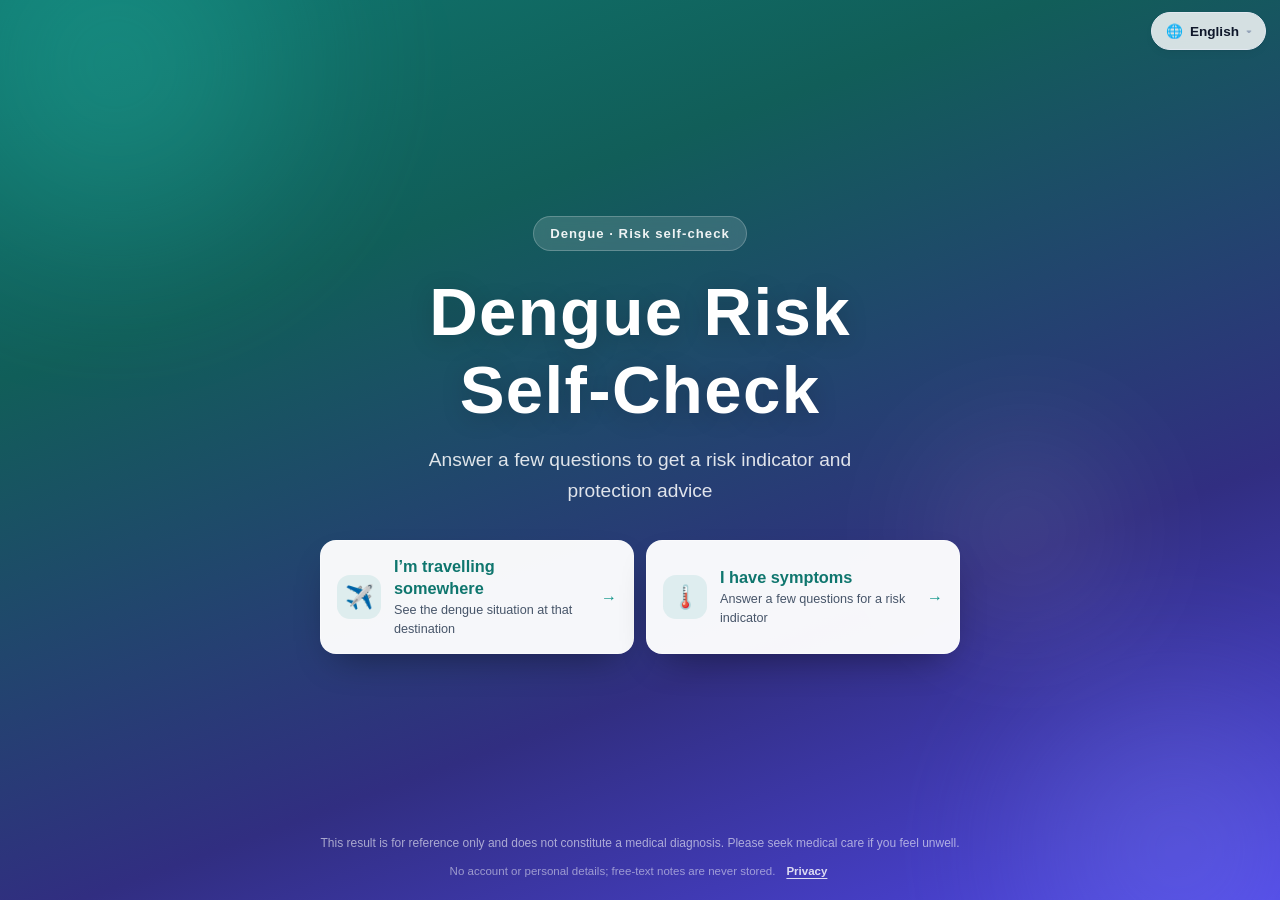
==== service/static/index.html @ 4bbd23d7 "Translate source comments to English The repository is read by people who do not read Chinese. Aroun" ====
<!DOCTYPE html>
<html lang="zh-CN">
<head>
  <meta charset="UTF-8" />
  <meta name="viewport" content="width=device-width, initial-scale=1, viewport-fit=cover" />
  <title>登革热风险自测</title>
  <meta name="description" content="回答症状与病史问题，获得登革热风险参考评分与防护建议。结果仅供参考，不构成医疗诊断。" />
  <meta name="theme-color" content="#0f766e" />
  <link rel="icon" href="data:," />
  <link rel="stylesheet" href="./style.css" />
</head>
<body>
  <!-- Language switcher (fixed to the top right, shared by every view) -->
  <div id="lang-switcher" class="lang-switcher">
    <button id="lang-toggle" class="lang-toggle" type="button"
            aria-haspopup="listbox" aria-expanded="false" aria-label="选择语言">
      <span class="lang-globe" aria-hidden="true">🌐</span>
      <span id="lang-current" class="lang-current">简体中文</span>
      <span class="lang-caret" aria-hidden="true">▾</span>
    </button>
    <ul id="lang-menu" class="lang-menu" role="listbox" aria-label="选择语言" hidden>
      <li><button class="lang-option" type="button" role="option" data-lang="zh-CN" aria-selected="true">简体中文</button></li>
      <li><button class="lang-option" type="button" role="option" data-lang="zh-TW" aria-selected="false">繁體中文</button></li>
      <li><button class="lang-option" type="button" role="option" data-lang="en" aria-selected="false">English</button></li>
      <li><button class="lang-option" type="button" role="option" data-lang="es" aria-selected="false">Español</button></li>
      <li><button class="lang-option" type="button" role="option" data-lang="pt" aria-selected="false">Português</button></li>
    </ul>
  </div>

  <main id="app">

    <!-- ① Hero view -->
    <section id="view-hero" class="view hero-view">
      <div class="hero-orbs" aria-hidden="true">
        <span class="orb orb-a"></span>
        <span class="orb orb-b"></span>
        <span class="orb orb-c"></span>
      </div>
      <div class="hero">
        <div class="hero-badge" id="hero-badge">登革热 · 风险自评</div>
        <h1 class="hero-title" id="hero-title">登革热<br />风险自测</h1>
        <p class="hero-subtitle" id="hero-subtitle">回答症状与病史问题，获得风险参考与防护建议</p>

        <!-- Two entry points: check a destination before travel / self-assess symptoms (two intents, deliberately kept apart) -->
        <div class="hero-actions">
          <button id="btn-destination" class="hero-cta" type="button">
            <span class="hero-cta-icon" aria-hidden="true">✈️</span>
            <span class="hero-cta-body">
              <span class="hero-cta-title" id="btn-destination-title">我要去某个地方</span>
              <span class="hero-cta-desc" id="btn-destination-desc">查看目的地的登革热情况</span>
            </span>
            <span class="btn-arrow" aria-hidden="true">→</span>
          </button>
          <button id="btn-start" class="hero-cta" type="button">
            <span class="hero-cta-icon" aria-hidden="true">🌡️</span>
            <span class="hero-cta-body">
              <span class="hero-cta-title" id="btn-start-text">我有症状</span>
              <span class="hero-cta-desc" id="btn-start-desc">回答几个问题，获得风险参考</span>
            </span>
            <span class="btn-arrow" aria-hidden="true">→</span>
          </button>
        </div>
      </div>

      <!-- Footer small print: disclaimer + privacy note -->
      <div class="hero-foot">
        <p class="hero-disclaimer" id="hero-disclaimer">本结果仅供参考，不构成医疗诊断。如有不适请及时就医。</p>
        <p class="hero-privacy">
          <span id="hero-privacy-text">无需注册，不收集个人信息；补充说明不会被保存。</span>
          <button id="btn-privacy" class="link-btn" type="button">隐私说明</button>
        </p>
      </div>
    </section>

    <!-- ② Wizard view (step-by-step questionnaire) -->
    <section id="view-wizard" class="view" hidden>
      <div class="shell">
        <header class="wizard-header">
          <div class="wizard-meta">
            <span class="wizard-brand" id="wizard-brand">🦟 登革热风险自测</span>
            <span id="step-counter" class="step-counter">第 1 步 / 共 7 步</span>
          </div>
          <div class="progress" role="progressbar" aria-label="问卷进度"
               aria-valuemin="1" aria-valuemax="7" aria-valuenow="1">
            <div class="progress-track"><div id="progress-fill" class="progress-fill"></div></div>
            <div id="progress-steps" class="progress-steps" aria-hidden="true"></div>
          </div>
        </header>

        <!-- Interview mode toggle: smart interview (adaptive) / full questionnaire -->
        <div id="mode-toggle" class="mode-toggle" role="group" aria-label="选择问诊方式">
          <button id="mode-adaptive" class="mode-btn" type="button" aria-pressed="true">智能问诊（推荐）</button>
          <button id="mode-classic" class="mode-btn" type="button" aria-pressed="false">完整问卷</button>
        </div>

        <div id="wizard-panel" class="wizard-panel card"><!-- Step content is rendered by app.js --></div>

        <p id="wizard-hint" class="wizard-hint" role="alert" hidden></p>

        <div class="wizard-nav">
          <button id="btn-prev" class="btn btn-secondary" type="button">上一步</button>
          <button id="btn-next" class="btn btn-primary" type="button">下一步</button>
        </div>
      </div>
    </section>

    <!-- ③ Loading view -->
    <section id="view-loading" class="view" hidden>
      <div class="loading-wrap">
        <div class="pulse" aria-hidden="true">
          <span class="pulse-ring r1"></span>
          <span class="pulse-ring r2"></span>
          <span class="pulse-ring r3"></span>
          <span class="pulse-core">🦟</span>
        </div>
        <p id="loading-text" class="loading-text" aria-live="polite">正在整理你的作答…</p>
        <p class="loading-sub" id="loading-sub">请稍候，通常不超过 10 秒</p>
      </div>
    </section>

    <!-- ④ Result view -->
    <section id="view-result" class="view" hidden>
      <div class="shell result-shell">
        <header class="result-header">
          <h2 class="result-title" id="result-title">评估结果</h2>
          <p class="result-sub" id="result-sub">基于你提供的症状与病史生成</p>
        </header>

        <!-- WHO warning signs notice (rule-based, independent of the model score) -->
        <div id="warning-banner" class="warning-banner" role="alert" hidden>
          <span class="warning-icon" aria-hidden="true">⚠️</span>
          <div class="warning-body">
            <strong id="warning-title" class="warning-title"></strong>
            <p id="warning-text" class="warning-text"></p>
          </div>
        </div>

        <div class="card gauge-card">
          <div class="gauges">
            <!-- Primary gauge: dengue likelihood (model A) -- expands to show the contributions -->
            <button class="gauge-wrap gauge-primary" id="gauge-dengue" type="button"
                    aria-expanded="false" aria-controls="explain-dengue">
              <svg class="gauge" viewBox="0 0 220 220" aria-hidden="true" focusable="false">
                <circle class="gauge-track" cx="110" cy="110" r="92" />
                <circle id="arc-dengue" class="gauge-arc" cx="110" cy="110" r="92" />
              </svg>
              <span class="gauge-center">
                <span id="score-dengue" class="gauge-score">0</span>
                <span class="gauge-unit" id="label-dengue">登革热可能性</span>
                <span id="badge-dengue" class="level-badge">—</span>
              </span>
              <span class="gauge-why">
                <span class="why-text" id="why-dengue">为什么是这个分数？</span>
                <span class="why-caret" aria-hidden="true">▾</span>
              </span>
            </button>

            <!-- Secondary gauge: severe-disease risk (model B2) -- expands to show the contributions -->
            <button class="gauge-wrap gauge-secondary" id="gauge-severe" type="button"
                    aria-expanded="false" aria-controls="explain-severe">
              <svg class="gauge" viewBox="0 0 220 220" aria-hidden="true" focusable="false">
                <circle class="gauge-track" cx="110" cy="110" r="92" />
                <circle id="arc-severe" class="gauge-arc" cx="110" cy="110" r="92" />
              </svg>
              <span class="gauge-center">
                <span id="score-severe" class="gauge-score">0</span>
                <span class="gauge-unit" id="label-severe">重症风险</span>
                <span id="badge-severe" class="level-badge">—</span>
              </span>
              <span class="gauge-why">
                <span class="why-text" id="why-severe">为什么是这个分数？</span>
                <span class="why-caret" aria-hidden="true">▾</span>
              </span>
            </button>
          </div>

          <!-- Contribution panels (content rendered by app.js) -->
          <div id="explain-dengue" class="explain-panel" hidden></div>
          <div id="explain-severe" class="explain-panel" hidden></div>

          <!-- Third metric: risk of worsening (model B), shown as a bar -->
          <div class="bar-metric" id="metric-worsening">
            <button class="bar-head" id="btn-explain-worsening" type="button"
                    aria-expanded="false" aria-controls="explain-worsening">
              <span class="bar-label" id="label-worsening">病情加重风险</span>
              <span class="bar-value"><span id="score-worsening">0</span>
                <span id="badge-worsening" class="level-badge level-inline">—</span>
                <span class="why-caret" aria-hidden="true">▾</span></span>
            </button>
            <div class="bar-track"><div id="bar-worsening" class="bar-fill"></div></div>
          </div>
          <div id="explain-worsening" class="explain-panel" hidden></div>

          <p id="result-summary" class="result-summary"></p>
          <p id="model-note" class="model-note"></p>
          <p id="epi-week-line" class="epi-week"></p>
        </div>

        <!-- Epidemiological exposure context (rule-based, deliberately not a gauge) -->
        <div id="exposure-chip" class="exposure-chip" hidden>
          <span class="exposure-mark" aria-hidden="true">📍</span>
          <div class="exposure-body">
            <p class="exposure-line">
              <span class="exposure-label" id="exposure-label">周围暴露情况</span>
              <span class="exposure-level" id="exposure-level">—</span>
            </p>
            <p class="exposure-factors" id="exposure-factors"></p>
            <p class="exposure-caption" id="exposure-caption"></p>
          </div>
        </div>

        <!-- Travel context: comes from the destination lookup, deliberately labelled "not part of the score" -->
        <div id="travel-context" class="travel-card" hidden>
          <span class="travel-mark" aria-hidden="true">✈️</span>
          <div class="travel-body">
            <p class="travel-line">
              <span class="travel-label" id="travel-label">旅行背景</span>
              <span class="travel-level" id="travel-level"></span>
            </p>
            <p class="travel-place" id="travel-place"></p>
            <p class="travel-season" id="travel-season" hidden></p>
            <p class="travel-caption" id="travel-caption"></p>
          </div>
        </div>
        <p class="travel-offer" id="travel-offer" hidden>
          <span id="travel-offer-text"></span>
          <button id="btn-travel-offer" class="link-btn" type="button"></button>
        </p>

        <div id="advice-cards" class="advice-grid"><!-- Advice cards are rendered by app.js --></div>

        <!-- AI follow-up chat -->
        <section class="card chat-card" id="chat-card">
          <header class="chat-head">
            <span class="chat-icon" aria-hidden="true">💬</span>
            <div class="chat-headings">
              <h3 class="chat-title" id="chat-title">追问一下</h3>
              <p class="chat-sub" id="chat-sub">针对上面的结果提问，AI 助手会用你选择的语言回答</p>
            </div>
          </header>

          <div class="chat-chips" id="chat-chips"></div>

          <div class="chat-log" id="chat-log" role="log" aria-live="polite" aria-label="对话记录">
            <p class="chat-empty" id="chat-empty">先从下面挑一个问题，或者直接输入你的问题。</p>
          </div>

          <form class="chat-form" id="chat-form">
            <label class="sr-only" for="chat-input" id="chat-input-label">你的问题</label>
            <textarea id="chat-input" class="chat-input" rows="1" maxlength="500"
                      placeholder="输入你的问题…"></textarea>
            <button id="chat-send" class="btn btn-primary chat-send" type="submit">发送</button>
          </form>

          <div class="chat-foot">
            <span class="chat-counter" id="chat-counter">0 / 500</span>
            <span class="chat-note" id="chat-note"></span>
            <button id="btn-privacy-chat" class="link-btn" type="button">隐私说明</button>
          </div>
        </section>

        <div class="result-actions">
          <button id="btn-restart" class="btn btn-primary" type="button">重新评估</button>
          <button id="btn-home" class="btn btn-secondary" type="button">返回首页</button>
        </div>
      </div>
      <div id="disclaimer-bar" class="disclaimer-bar">本结果仅供参考，不构成医疗诊断。如有不适请及时就医。</div>
    </section>

    <!-- ⑤ Destination view (check a destination before travel; deliberately shows no risk score) -->
    <section id="view-destination" class="view" hidden>
      <div class="shell dest-shell">
        <header class="dest-header">
          <button id="btn-dest-back" class="back-btn" type="button">
            <span class="back-arrow" aria-hidden="true">←</span>
            <span id="btn-dest-back-text">返回</span>
          </button>
          <h2 class="dest-title" id="dest-title" tabindex="-1">目的地登革热情况</h2>
          <p class="dest-sub" id="dest-sub"></p>
        </header>

        <form class="dest-form card" id="dest-form" novalidate>
          <label class="field-label" for="dest-input" id="dest-input-label">目的地</label>
          <div class="dest-input-row">
            <input id="dest-input" class="dest-input" type="text" name="location"
                   maxlength="120" autocomplete="off" spellcheck="false" />
            <button id="dest-submit" class="btn btn-primary dest-submit" type="submit">查询</button>
          </div>
          <p class="dest-hint" id="dest-hint" role="alert" hidden></p>
          <p class="dest-examples-label" id="dest-examples-label"></p>
          <div class="dest-chips" id="dest-chips"></div>
        </form>

        <div class="dest-loading" id="dest-loading" hidden>
          <div class="pulse" aria-hidden="true">
            <span class="pulse-ring r1"></span>
            <span class="pulse-ring r2"></span>
            <span class="pulse-ring r3"></span>
            <span class="pulse-core">🌍</span>
          </div>
          <p id="dest-loading-text" class="loading-text" aria-live="polite"></p>
          <p id="dest-loading-sub" class="loading-sub"></p>
        </div>

        <div class="dest-error" id="dest-error" role="alert" hidden>
          <span class="dest-error-icon" aria-hidden="true">⚠️</span>
          <p class="dest-error-text" id="dest-error-text"></p>
          <button id="dest-retry" class="btn btn-secondary dest-retry" type="button">重试</button>
        </div>

        <div class="dest-results" id="dest-results" hidden><!-- Results are rendered by app.js --></div>

        <p class="dest-cross">
          <button id="btn-dest-to-symptoms" class="link-btn" type="button"></button>
        </p>
      </div>
      <div id="dest-disclaimer-bar" class="disclaimer-bar">本结果仅供参考，不构成医疗诊断。如有不适请及时就医。</div>
    </section>

  </main>

  <!-- Error overlay -->
  <div id="error-overlay" class="overlay" hidden>
    <div class="overlay-backdrop" aria-hidden="true"></div>
    <div class="overlay-card card" role="alertdialog" aria-modal="true" aria-labelledby="error-title" aria-describedby="error-detail">
      <div class="overlay-icon" aria-hidden="true">⚠️</div>
      <h3 id="error-title" class="overlay-title">评估失败</h3>
      <p id="error-detail" class="error-detail"></p>
      <div class="overlay-actions">
        <button id="btn-retry" class="btn btn-primary" type="button">重试</button>
        <button id="btn-error-close" class="btn btn-secondary" type="button">返回修改</button>
      </div>
    </div>
  </div>

  <!-- Privacy note overlay -->
  <div id="privacy-overlay" class="overlay" hidden>
    <div class="overlay-backdrop" aria-hidden="true"></div>
    <div class="overlay-card card privacy-card" role="dialog" aria-modal="true"
         aria-labelledby="privacy-title" aria-describedby="privacy-intro">
      <div class="overlay-icon" aria-hidden="true">🔒</div>
      <h3 id="privacy-title" class="overlay-title">隐私说明</h3>
      <p id="privacy-intro" class="privacy-intro"></p>
      <ul id="privacy-list" class="privacy-list"></ul>
      <p id="privacy-foot" class="privacy-foot"></p>
      <div class="overlay-actions">
        <button id="btn-privacy-close" class="btn btn-primary" type="button">知道了</button>
      </div>
    </div>
  </div>

  <script src="./app.js" defer></script>
</body>
</html>
---- service/static/style.css ----
/* =========================================================
   Epidemic infection risk self-assessment -- stylesheet
   Pure CSS, zero external dependencies, system font stack
   ========================================================= */

/* ---------- Design Tokens ---------- */
:root {
  /* Brand colors */
  --teal-700: #0f766e;
  --teal-600: #0d9488;
  --indigo-600: #4f46e5;
  --brand-grad: linear-gradient(135deg, #0f766e 0%, #0d9488 38%, #4f46e5 100%);
  --hero-grad: linear-gradient(160deg, #0f766e 0%, #115e59 28%, #312e81 68%, #4f46e5 100%);

  /* Neutrals (light mode) */
  --bg: #f3f6fa;
  --surface: #ffffff;
  --surface-2: #f8fafc;
  --text: #0f172a;
  --text-2: #475569;
  --text-3: #94a3b8;
  --border: #e2e8f0;
  --border-strong: #cbd5e1;

  /* Accent colors */
  --accent: #0d9488;
  --accent-ink: #0f766e;
  --accent-soft: rgba(13, 148, 136, 0.09);
  --ring: rgba(13, 148, 136, 0.45);

  /* Semantic colors */
  --green: #10b981;
  --amber: #f59e0b;
  --red: #ef4444;
  --red-soft: rgba(239, 68, 68, 0.08);

  /* Result band (medium by default; JS swaps the level-* class to override) */
  --level-color: var(--amber);

  /* Shape and shadow */
  --radius: 16px;
  --radius-lg: 24px;
  --shadow-sm: 0 1px 2px rgba(15, 23, 42, 0.05), 0 4px 12px -4px rgba(15, 23, 42, 0.08);
  --shadow-md: 0 1px 2px rgba(15, 23, 42, 0.04), 0 10px 28px -10px rgba(15, 23, 42, 0.14);
  --shadow-lg: 0 2px 4px rgba(15, 23, 42, 0.05), 0 20px 48px -16px rgba(15, 23, 42, 0.2);
  --bar-bg: rgba(255, 255, 255, 0.82);

  --font-stack: -apple-system, BlinkMacSystemFont, "Segoe UI", "PingFang SC",
    "Hiragino Sans GB", "Microsoft YaHei", "Noto Sans CJK SC", "Helvetica Neue",
    Arial, sans-serif;
}

@media (prefers-color-scheme: dark) {
  :root {
    --hero-grad: linear-gradient(160deg, #134e4a 0%, #0c3f3b 28%, #1e1b4b 68%, #3730a3 100%);

    --bg: #0b1120;
    --surface: #141d31;
    --surface-2: #1a2440;
    --text: #e7edf7;
    --text-2: #a8b5ca;
    --text-3: #6b7a94;
    --border: #24334f;
    --border-strong: #33456a;

    --accent: #2dd4bf;
    --accent-ink: #5eead4;
    --accent-soft: rgba(45, 212, 191, 0.12);
    --ring: rgba(45, 212, 191, 0.5);

    --green: #34d399;
    --amber: #fbbf24;
    --red: #f87171;
    --red-soft: rgba(248, 113, 113, 0.12);

    --shadow-sm: 0 1px 2px rgba(0, 0, 0, 0.35), 0 4px 12px -4px rgba(0, 0, 0, 0.4);
    --shadow-md: 0 1px 2px rgba(0, 0, 0, 0.35), 0 12px 30px -10px rgba(0, 0, 0, 0.55);
    --shadow-lg: 0 2px 4px rgba(0, 0, 0, 0.4), 0 22px 52px -16px rgba(0, 0, 0, 0.65);
    --bar-bg: rgba(11, 17, 32, 0.82);
  }
}

/* ---------- Reset & base ---------- */
*,
*::before,
*::after {
  box-sizing: border-box;
  margin: 0;
  padding: 0;
}

html {
  overflow-x: hidden;
  -webkit-text-size-adjust: 100%;
}

body {
  overflow-x: hidden;
  min-height: 100dvh;
  background: var(--bg);
  color: var(--text);
  font-family: var(--font-stack);
  font-size: 16px;
  line-height: 1.6;
  -webkit-font-smoothing: antialiased;
}

[hidden] {
  display: none !important;
}

button {
  font-family: inherit;
}

ul,
ol {
  list-style: none;
}

:focus-visible {
  outline: 3px solid var(--ring);
  outline-offset: 2px;
  border-radius: 6px;
}

/* ---------- View switching ---------- */
.view {
  animation: view-in 0.45s cubic-bezier(0.22, 1, 0.36, 1) both;
}

@keyframes view-in {
  from {
    opacity: 0;
    transform: translateY(14px);
  }
  to {
    opacity: 1;
    transform: none;
  }
}

.shell {
  width: 100%;
  max-width: 720px;
  margin: 0 auto;
  /* Top padding keeps clear of the fixed language switcher */
  padding: 68px 20px 48px;
}

/* ---------- Language switcher ---------- */
.lang-switcher {
  position: fixed;
  top: calc(12px + env(safe-area-inset-top));
  right: calc(14px + env(safe-area-inset-right));
  z-index: 200;
}

.lang-toggle {
  display: inline-flex;
  align-items: center;
  gap: 7px;
  min-height: 38px;
  padding: 0 14px;
  border: 1px solid var(--border);
  border-radius: 999px;
  font-size: 0.85rem;
  font-weight: 600;
  color: var(--text);
  background: var(--bar-bg);
  backdrop-filter: blur(12px);
  -webkit-backdrop-filter: blur(12px);
  box-shadow: var(--shadow-sm);
  cursor: pointer;
  transition: border-color 0.2s ease, box-shadow 0.2s ease, transform 0.15s ease;
  -webkit-tap-highlight-color: transparent;
  touch-action: manipulation;
}

.lang-toggle:hover {
  border-color: var(--accent);
  box-shadow: var(--shadow-md);
}

.lang-toggle:active {
  transform: scale(0.96);
}

.lang-caret {
  font-size: 0.68rem;
  color: var(--text-3);
  transition: transform 0.2s ease;
}

.lang-switcher.is-open .lang-caret,
.lang-toggle[aria-expanded="true"] .lang-caret {
  transform: rotate(180deg);
}

.lang-menu {
  position: absolute;
  top: calc(100% + 8px);
  right: 0;
  min-width: 172px;
  padding: 6px;
  background: var(--surface);
  border: 1px solid var(--border);
  border-radius: var(--radius);
  box-shadow: var(--shadow-lg);
  animation: pop-in 0.22s cubic-bezier(0.22, 1, 0.36, 1) both;
}

.lang-option {
  display: flex;
  align-items: center;
  justify-content: space-between;
  gap: 10px;
  width: 100%;
  min-height: 42px;
  padding: 0 12px;
  border: none;
  border-radius: 10px;
  font-size: 0.92rem;
  font-weight: 500;
  text-align: left;
  color: var(--text);
  background: transparent;
  cursor: pointer;
  transition: background-color 0.15s ease, color 0.15s ease;
  -webkit-tap-highlight-color: transparent;
  touch-action: manipulation;
}

.lang-option:hover {
  background: var(--surface-2);
}

.lang-option.is-active,
.lang-option.is-current {
  color: var(--accent-ink);
  background: var(--accent-soft);
  font-weight: 700;
}

.lang-option.is-active::after,
.lang-option.is-current::after {
  content: "✓";
  font-weight: 700;
}

/* ---------- Generic card ---------- */
.card {
  background: var(--surface);
  border: 1px solid var(--border);
  border-radius: var(--radius-lg);
  box-shadow: var(--shadow-md);
}

/* ---------- Buttons ---------- */
.btn {
  display: inline-flex;
  align-items: center;
  justify-content: center;
  gap: 0.5rem;
  min-height: 48px;
  padding: 0 1.6rem;
  border: none;
  border-radius: 999px;
  font-size: 1rem;
  font-weight: 600;
  cursor: pointer;
  color: var(--text);
  background: var(--surface);
  transition: transform 0.15s ease, box-shadow 0.25s ease, opacity 0.2s ease;
  -webkit-tap-highlight-color: transparent;
  touch-action: manipulation;
}

.btn:active {
  transform: scale(0.96);
}

.btn-primary {
  background: var(--brand-grad);
  color: #fff;
  box-shadow: 0 10px 24px -10px rgba(79, 70, 229, 0.55);
}

.btn-primary:hover {
  box-shadow: 0 14px 30px -10px rgba(79, 70, 229, 0.65);
}

.btn-primary.is-disabled {
  opacity: 0.45;
  cursor: not-allowed;
  box-shadow: none;
}

.btn-secondary {
  background: var(--surface);
  color: var(--text-2);
  border: 1.5px solid var(--border-strong);
}

.btn-secondary:hover {
  border-color: var(--accent);
  color: var(--accent-ink);
}

/* =========================================================
   ① Hero
   ========================================================= */
/* Vertical flex: auto margins centre the main content, and the footer small print
   always follows it. No absolute positioning any more, so on short screens it can
   no longer end up stacked on top of the CTA. */
.hero-view {
  position: relative;
  min-height: 100dvh;
  display: flex;
  flex-direction: column;
  align-items: center;
  padding: 64px 24px calc(18px + env(safe-area-inset-bottom));
  background: var(--hero-grad);
  color: #fff;
}

/* The orbs clip themselves: hero-view sets no overflow, so tall content can still scroll */
.hero-orbs {
  position: absolute;
  inset: 0;
  overflow: hidden;
  pointer-events: none;
}

.orb {
  position: absolute;
  border-radius: 50%;
  filter: blur(60px);
  opacity: 0.55;
  animation: orb-float 14s ease-in-out infinite alternate;
}

.orb-a {
  width: 46vmax;
  height: 46vmax;
  top: -18vmax;
  left: -14vmax;
  background: radial-gradient(circle, rgba(45, 212, 191, 0.55), transparent 65%);
}

.orb-b {
  width: 40vmax;
  height: 40vmax;
  bottom: -16vmax;
  right: -12vmax;
  background: radial-gradient(circle, rgba(129, 140, 248, 0.6), transparent 65%);
  animation-delay: -5s;
}

.orb-c {
  width: 24vmax;
  height: 24vmax;
  top: 42%;
  right: 8%;
  background: radial-gradient(circle, rgba(255, 255, 255, 0.22), transparent 65%);
  animation-delay: -9s;
}

@keyframes orb-float {
  from {
    transform: translate3d(0, 0, 0) scale(1);
  }
  to {
    transform: translate3d(4vmax, 3vmax, 0) scale(1.08);
  }
}

.hero {
  position: relative;
  z-index: 1;
  width: 100%;
  max-width: 640px;
  margin: auto 0; /* Centred vertically in the leftover space */
  text-align: center;
}

.hero > * {
  animation: fade-up 0.7s cubic-bezier(0.22, 1, 0.36, 1) both;
}

.hero > *:nth-child(2) { animation-delay: 0.08s; }
.hero > *:nth-child(3) { animation-delay: 0.16s; }
.hero > *:nth-child(4) { animation-delay: 0.24s; }
.hero > *:nth-child(5) { animation-delay: 0.32s; }

.hero-badge {
  display: inline-block;
  padding: 6px 16px;
  border-radius: 999px;
  font-size: 0.82rem;
  font-weight: 600;
  letter-spacing: 0.08em;
  color: rgba(255, 255, 255, 0.92);
  background: rgba(255, 255, 255, 0.14);
  border: 1px solid rgba(255, 255, 255, 0.22);
  backdrop-filter: blur(8px);
  margin-bottom: 22px;
}

.hero-title {
  font-size: clamp(2.5rem, 9vw, 4.2rem);
  font-weight: 800;
  line-height: 1.16;
  letter-spacing: 0.02em;
  text-shadow: 0 4px 24px rgba(0, 0, 0, 0.18);
  margin-bottom: 16px;
}

.hero-subtitle {
  max-width: 30rem;
  margin: 0 auto 34px;
  font-size: clamp(1rem, 3.6vw, 1.2rem);
  color: rgba(255, 255, 255, 0.86);
}

/* --- Hero's two entry points: check a destination before travel / self-assess symptoms --- */
.hero-actions {
  display: flex;
  flex-direction: column;
  gap: 12px;
  width: 100%;
  max-width: 34rem;
  margin: 0 auto;
}

@media (min-width: 620px) {
  .hero-actions {
    flex-direction: row;
    max-width: 40rem;
  }
  .hero-cta { flex: 1 1 0; }
}

.hero-cta {
  display: flex;
  align-items: center;
  gap: 13px;
  min-height: 76px;
  padding: 14px 16px;
  border: 1px solid rgba(255, 255, 255, 0.32);
  border-radius: var(--radius);
  background: rgba(255, 255, 255, 0.96);
  color: var(--teal-700);
  font: inherit;
  text-align: left;
  cursor: pointer;
  box-shadow: 0 16px 38px -16px rgba(0, 0, 0, 0.45);
  transition: transform 0.2s cubic-bezier(0.22, 1, 0.36, 1), box-shadow 0.25s ease,
    background-color 0.2s ease;
  -webkit-tap-highlight-color: transparent;
  touch-action: manipulation;
}

.hero-cta:hover {
  transform: translateY(-3px);
  background: #ffffff;
  box-shadow: 0 24px 50px -18px rgba(0, 0, 0, 0.5);
}

.hero-cta:active {
  transform: translateY(0) scale(0.97);
}

.hero-cta:focus-visible {
  outline: 3px solid #ffffff;
  outline-offset: 3px;
}

.hero-cta-icon {
  flex: 0 0 auto;
  width: 44px;
  height: 44px;
  display: grid;
  place-items: center;
  font-size: 1.45rem;
  border-radius: 13px;
  background: rgba(13, 148, 136, 0.1);
}

.hero-cta-body {
  display: flex;
  flex-direction: column;
  gap: 2px;
  min-width: 0;
}

.hero-cta-title {
  font-size: 1.02rem;
  font-weight: 750;
  line-height: 1.35;
  color: var(--teal-700);
}

.hero-cta-desc {
  font-size: 0.79rem;
  line-height: 1.5;
  color: #475569;
}

.hero-cta .btn-arrow {
  flex: 0 0 auto;
  margin-left: auto;
  color: var(--teal-600);
  transition: transform 0.25s cubic-bezier(0.22, 1, 0.36, 1);
}

.hero-cta:hover .btn-arrow {
  transform: translateX(5px);
}

/* --- Hero footer small print: disclaimer + privacy --- */
.hero-foot {
  position: relative;
  z-index: 1;
  width: 100%;
  max-width: 44rem;
  margin-top: 28px;
  display: flex;
  flex-direction: column;
  align-items: center;
  gap: 6px;
  text-align: center;
  animation: fade-up 0.7s cubic-bezier(0.22, 1, 0.36, 1) 0.4s both;
}

.hero-disclaimer {
  font-size: 0.75rem;
  line-height: 1.6;
  color: rgba(255, 255, 255, 0.58);
}

.hero-privacy {
  display: inline-flex;
  flex-wrap: wrap;
  align-items: baseline;
  justify-content: center;
  gap: 4px 8px;
  max-width: 44rem;
  font-size: 0.72rem;
  line-height: 1.6;
  color: rgba(255, 255, 255, 0.5);
}

/* Text link button (privacy note and the like): visually just a link inside the small
   print; ::after stretches the touch target to 44px without affecting line height. */
.link-btn {
  position: relative;
  padding: 2px 3px;
  border: none;
  background: none;
  font: inherit;
  font-weight: 600;
  color: inherit;
  text-decoration: underline;
  text-underline-offset: 3px;
  cursor: pointer;
  border-radius: 6px;
  transition: color 0.18s ease, opacity 0.18s ease;
  -webkit-tap-highlight-color: transparent;
  touch-action: manipulation;
}

.link-btn::after {
  content: "";
  position: absolute;
  left: -6px;
  right: -6px;
  top: 50%;
  height: 44px;
  transform: translateY(-50%);
}

.hero-privacy .link-btn {
  color: rgba(255, 255, 255, 0.82);
}

.hero-privacy .link-btn:hover {
  color: #fff;
}

/* =========================================================
   ② Wizard
   ========================================================= */
.wizard-header {
  margin-bottom: 22px;
}

.wizard-meta {
  display: flex;
  align-items: baseline;
  justify-content: space-between;
  gap: 12px;
  margin-bottom: 14px;
}

.wizard-brand {
  font-weight: 700;
  font-size: 1rem;
  color: var(--text);
}

.step-counter {
  font-size: 0.85rem;
  font-weight: 600;
  color: var(--accent-ink);
  font-variant-numeric: tabular-nums;
}

.progress-track {
  height: 8px;
  border-radius: 999px;
  background: var(--border);
  overflow: hidden;
}

.progress-fill {
  height: 100%;
  width: 25%;
  border-radius: inherit;
  background: var(--brand-grad);
  transition: width 0.5s cubic-bezier(0.22, 1, 0.36, 1);
}

.progress-steps {
  display: flex;
  justify-content: space-between;
  margin-top: 10px;
}

.p-step {
  font-size: 0.72rem;
  color: var(--text-3);
  transition: color 0.3s ease;
}

.p-step.is-done {
  color: var(--text-2);
}

.p-step.is-active {
  color: var(--accent-ink);
  font-weight: 700;
}

/* --- Step panel --- */
.wizard-panel {
  padding: 26px 22px 30px;
  overflow: hidden;
}

.step-inner.step-enter-forward {
  animation: slide-in-right 0.35s cubic-bezier(0.22, 1, 0.36, 1) both;
}

.step-inner.step-enter-back {
  animation: slide-in-left 0.35s cubic-bezier(0.22, 1, 0.36, 1) both;
}

@keyframes slide-in-right {
  from {
    opacity: 0;
    transform: translateX(32px);
  }
  to {
    opacity: 1;
    transform: none;
  }
}

@keyframes slide-in-left {
  from {
    opacity: 0;
    transform: translateX(-32px);
  }
  to {
    opacity: 1;
    transform: none;
  }
}

.step-head {
  display: flex;
  align-items: center;
  gap: 14px;
  margin-bottom: 24px;
}

.step-icon {
  flex: 0 0 auto;
  width: 48px;
  height: 48px;
  display: grid;
  place-items: center;
  font-size: 1.5rem;
  border-radius: 14px;
  background: var(--accent-soft);
}

.step-title {
  font-size: 1.3rem;
  font-weight: 800;
  line-height: 1.3;
}

.step-title:focus-visible {
  outline: none;
}

.step-desc {
  font-size: 0.85rem;
  color: var(--text-3);
}

/* --- Question block --- */
.field {
  margin-top: 26px;
}

.field:first-of-type {
  margin-top: 0;
}

.field.is-hidden {
  display: none;
}

.field.field-reveal {
  animation: fade-up 0.4s cubic-bezier(0.22, 1, 0.36, 1) both;
}

.field-title {
  font-size: 1.02rem;
  font-weight: 700;
}

.field-title.req::after {
  content: " *";
  color: var(--red);
}

.field-hint {
  margin-top: 3px;
  font-size: 0.8rem;
  color: var(--text-3);
}

/* --- Option cards --- */
.opt-grid {
  display: grid;
  grid-template-columns: 1fr;
  gap: 12px;
  margin-top: 14px;
}

@media (min-width: 560px) {
  .opt-grid.cols-2 {
    grid-template-columns: 1fr 1fr;
  }
}

.opt {
  display: flex;
  align-items: center;
  gap: 13px;
  width: 100%;
  min-height: 64px;
  padding: 13px 15px;
  text-align: left;
  background: var(--surface);
  border: 2px solid var(--border);
  border-radius: var(--radius);
  cursor: pointer;
  transition: border-color 0.2s ease, background-color 0.2s ease,
    transform 0.15s ease, box-shadow 0.2s ease;
  -webkit-tap-highlight-color: transparent;
  touch-action: manipulation;
}

.opt:hover {
  border-color: var(--border-strong);
  box-shadow: var(--shadow-sm);
}

.opt:active {
  transform: scale(0.975);
}

.opt.is-selected {
  border-color: var(--accent);
  background: var(--accent-soft);
  box-shadow: 0 6px 18px -8px var(--ring);
}

.opt-emoji {
  flex: 0 0 auto;
  width: 40px;
  height: 40px;
  display: grid;
  place-items: center;
  font-size: 1.4rem;
  border-radius: 12px;
  background: var(--surface-2);
  transition: background-color 0.2s ease;
}

.opt.is-selected .opt-emoji {
  background: transparent;
}

.opt-body {
  display: flex;
  flex-direction: column;
  gap: 1px;
  min-width: 0;
}

.opt-label {
  font-size: 0.98rem;
  font-weight: 600;
  color: var(--text);
  line-height: 1.4;
}

.opt-desc {
  font-size: 0.78rem;
  color: var(--text-3);
  line-height: 1.45;
}

.opt.is-selected .opt-label {
  color: var(--accent-ink);
}

/* Check mark */
.opt-check {
  flex: 0 0 auto;
  margin-left: auto;
  width: 26px;
  height: 26px;
  border-radius: 50%;
  border: 2px solid var(--border-strong);
  display: grid;
  place-items: center;
  transition: background-color 0.2s ease, border-color 0.2s ease, transform 0.2s ease;
}

.opt.is-selected .opt-check {
  background: var(--accent);
  border-color: var(--accent);
  transform: scale(1.05);
}

.opt-check svg {
  width: 15px;
  height: 15px;
  display: block;
}

.check-path {
  stroke: #fff;
  stroke-width: 3.4;
  stroke-linecap: round;
  stroke-linejoin: round;
  stroke-dasharray: 24;
  stroke-dashoffset: 24;
}

.opt.is-selected .check-path {
  animation: draw-check 0.32s cubic-bezier(0.22, 1, 0.36, 1) 0.04s forwards;
}

@keyframes draw-check {
  to {
    stroke-dashoffset: 0;
  }
}

/* --- Additional-notes textarea --- */
.notes-area {
  width: 100%;
  min-height: 150px;
  margin-top: 14px;
  padding: 14px 16px;
  font: inherit;
  font-size: 1rem;
  color: var(--text);
  background: var(--surface-2);
  border: 2px solid var(--border);
  border-radius: var(--radius);
  resize: vertical;
  transition: border-color 0.2s ease, background-color 0.2s ease;
}

.notes-area:focus {
  outline: none;
  border-color: var(--accent);
  background: var(--surface);
}

.notes-area::placeholder {
  color: var(--text-3);
}

.notes-counter {
  margin-top: 8px;
  text-align: right;
  font-size: 0.8rem;
  color: var(--text-3);
  font-variant-numeric: tabular-nums;
}

.notes-counter.is-warn {
  color: var(--amber);
  font-weight: 600;
}

/* --- Hints and navigation --- */
.wizard-hint {
  margin-top: 14px;
  padding: 10px 16px;
  border-radius: 12px;
  font-size: 0.88rem;
  font-weight: 500;
  color: var(--red);
  background: var(--red-soft);
}

.wizard-hint.shake {
  animation: shake 0.4s ease;
}

@keyframes shake {
  0%, 100% { transform: translateX(0); }
  20% { transform: translateX(-7px); }
  40% { transform: translateX(6px); }
  60% { transform: translateX(-4px); }
  80% { transform: translateX(3px); }
}

.wizard-nav {
  display: flex;
  gap: 12px;
  margin-top: 22px;
}

#btn-prev {
  flex: 0 0 auto;
  min-width: 108px;
}

#btn-next {
  flex: 1;
}

/* =========================================================
   ③ Loading
   ========================================================= */
#view-loading {
  min-height: 100dvh;
  display: grid;
  place-items: center;
  padding: 24px;
}

.loading-wrap {
  text-align: center;
}

.pulse {
  position: relative;
  width: 150px;
  height: 150px;
  margin: 0 auto 30px;
}

.pulse-ring {
  position: absolute;
  inset: 0;
  border-radius: 50%;
  border: 2.5px solid var(--accent);
  opacity: 0;
  animation: ripple 2.4s cubic-bezier(0.2, 0.6, 0.4, 1) infinite;
}

.pulse-ring.r2 { animation-delay: 0.8s; }
.pulse-ring.r3 { animation-delay: 1.6s; }

@keyframes ripple {
  0% {
    transform: scale(0.4);
    opacity: 0.85;
  }
  100% {
    transform: scale(1.12);
    opacity: 0;
  }
}

.pulse-core {
  position: absolute;
  inset: 0;
  width: 86px;
  height: 86px;
  margin: auto;
  display: grid;
  place-items: center;
  font-size: 2.3rem;
  border-radius: 50%;
  background: var(--brand-grad);
  box-shadow: 0 14px 34px -10px rgba(79, 70, 229, 0.55);
  animation: breathe 2s ease-in-out infinite;
}

@keyframes breathe {
  0%, 100% { transform: scale(1); }
  50% { transform: scale(1.08); }
}

.loading-text {
  font-size: 1.1rem;
  font-weight: 700;
  color: var(--text);
}

.loading-text.text-swap {
  animation: text-in 0.4s ease both;
}

@keyframes text-in {
  from {
    opacity: 0;
    transform: translateY(8px);
  }
  to {
    opacity: 1;
    transform: none;
  }
}

.loading-sub {
  margin-top: 8px;
  font-size: 0.85rem;
  color: var(--text-3);
}

/* =========================================================
   ④ Result
   ========================================================= */
.result-shell {
  padding-bottom: 110px; /* Room for the fixed disclaimer bar */
}

.result-header {
  text-align: center;
  margin-bottom: 20px;
}

.result-title {
  font-size: 1.5rem;
  font-weight: 800;
}

.result-sub {
  font-size: 0.85rem;
  color: var(--text-3);
}

/* Band colors (JS swaps the level-* class on #view-result) */
#view-result.level-low {
  --level-color: var(--green);
  --level-soft: rgba(16, 185, 129, 0.13);
  --level-ink: #059669;
}

#view-result.level-medium {
  --level-color: var(--amber);
  --level-soft: rgba(245, 158, 11, 0.14);
  --level-ink: #b45309;
}

#view-result.level-high {
  --level-color: var(--red);
  --level-soft: rgba(239, 68, 68, 0.12);
  --level-ink: #dc2626;
}

@media (prefers-color-scheme: dark) {
  #view-result.level-low { --level-ink: #34d399; }
  #view-result.level-medium { --level-ink: #fbbf24; }
  #view-result.level-high { --level-ink: #f87171; }
}

.gauge-card {
  padding: 36px 24px 30px;
  text-align: center;
}

/* The gauge itself is a button: clicking it expands the "why this score" panel */
.gauge-wrap {
  position: relative;
  display: block;
  width: min(250px, 68vw);
  margin: 0 auto;
  padding: 0 0 4px;
  border: none;
  background: none;
  color: inherit;
  font: inherit;
  text-align: center;
  cursor: pointer;
  border-radius: var(--radius);
  -webkit-tap-highlight-color: transparent;
  touch-action: manipulation;
  transition: transform 0.16s ease;
}

.gauge-wrap:active { transform: scale(0.985); }
.gauge-wrap:focus-visible { outline: 3px solid var(--ring); outline-offset: 4px; }

.gauge-wrap:disabled {
  cursor: default;
  transform: none;
}

.gauge {
  display: block;
  width: 100%;
  height: auto;
}

.gauge-track {
  fill: none;
  stroke: var(--border);
  stroke-width: 16;
}

.gauge-arc {
  fill: none;
  stroke: var(--level-color);
  stroke-width: 16;
  stroke-linecap: round;
  transform: rotate(-90deg);
  transform-origin: 50% 50%;
}

.gauge-center {
  /* Covers only the square SVG area; the space below is left for the "why" hint */
  position: absolute;
  top: 0;
  left: 0;
  right: 0;
  aspect-ratio: 1 / 1;
  display: flex;
  flex-direction: column;
  align-items: center;
  justify-content: center;
  gap: 2px;
}

.gauge-score {
  font-size: clamp(2.6rem, 13vw, 3.4rem);
  font-weight: 800;
  line-height: 1.05;
  color: var(--level-ink, var(--level-color));
  font-variant-numeric: tabular-nums;
}

.gauge-unit {
  font-size: 0.78rem;
  color: var(--text-3);
  letter-spacing: 0.12em;
}

.level-badge {
  margin-top: 8px;
  padding: 4px 16px;
  border-radius: 999px;
  font-size: 0.88rem;
  font-weight: 700;
  color: var(--level-ink, var(--level-color));
  background: var(--level-soft, var(--accent-soft));
}

.result-summary {
  margin: 26px auto 0;
  max-width: 480px;
  font-size: 1.05rem;
  font-weight: 600;
  line-height: 1.7;
}

.result-prob {
  margin-top: 8px;
  font-size: 0.82rem;
  color: var(--text-3);
}

/* Advice cards */
.advice-grid {
  display: grid;
  grid-template-columns: 1fr;
  gap: 16px;
  margin-top: 20px;
}

.advice-card {
  padding: 22px;
  opacity: 0;
}

.advice-card.fade-up {
  animation: fade-up 0.55s cubic-bezier(0.22, 1, 0.36, 1) forwards;
}

@keyframes fade-up {
  from {
    opacity: 0;
    transform: translateY(18px);
  }
  to {
    opacity: 1;
    transform: none;
  }
}

.advice-head {
  display: flex;
  align-items: center;
  gap: 12px;
  margin-bottom: 12px;
}

.advice-icon {
  flex: 0 0 auto;
  width: 42px;
  height: 42px;
  display: grid;
  place-items: center;
  font-size: 1.3rem;
  border-radius: 13px;
  background: var(--accent-soft);
}

.advice-title {
  font-size: 1.05rem;
  font-weight: 700;
}

.advice-list li {
  position: relative;
  padding-left: 1.15em;
  margin: 0.5em 0;
  font-size: 0.92rem;
  color: var(--text-2);
  line-height: 1.7;
}

.advice-list li::before {
  content: "";
  position: absolute;
  left: 0;
  top: 0.62em;
  width: 6px;
  height: 6px;
  border-radius: 50%;
  background: var(--level-color);
}

.result-actions {
  display: flex;
  gap: 12px;
  margin-top: 28px;
}

#btn-restart {
  flex: 1;
}

#btn-home {
  flex: 0 0 auto;
  min-width: 120px;
}

/* Disclaimer bar fixed to the bottom */
.disclaimer-bar {
  position: fixed;
  left: 0;
  right: 0;
  bottom: 0;
  z-index: 50;
  padding: 11px 16px calc(11px + env(safe-area-inset-bottom));
  text-align: center;
  font-size: 0.78rem;
  color: var(--text-3);
  background: var(--bar-bg);
  backdrop-filter: blur(12px);
  -webkit-backdrop-filter: blur(12px);
  border-top: 1px solid var(--border);
}

/* =========================================================
   Error overlay
   ========================================================= */
.overlay {
  position: fixed;
  inset: 0;
  z-index: 100;
  display: grid;
  place-items: center;
  padding: 20px;
}

.overlay-backdrop {
  position: absolute;
  inset: 0;
  background: rgba(2, 6, 23, 0.55);
  backdrop-filter: blur(4px);
  -webkit-backdrop-filter: blur(4px);
  animation: overlay-fade 0.25s ease both;
}

@keyframes overlay-fade {
  from { opacity: 0; }
  to { opacity: 1; }
}

.overlay-card {
  position: relative;
  width: 100%;
  max-width: 400px;
  padding: 32px 26px 26px;
  text-align: center;
  box-shadow: var(--shadow-lg);
  animation: pop-in 0.32s cubic-bezier(0.22, 1, 0.36, 1) both;
}

@keyframes pop-in {
  from {
    opacity: 0;
    transform: scale(0.92) translateY(12px);
  }
  to {
    opacity: 1;
    transform: none;
  }
}

.overlay-icon {
  font-size: 2.4rem;
  margin-bottom: 10px;
}

.overlay-title {
  font-size: 1.2rem;
  font-weight: 800;
  margin-bottom: 8px;
}

.error-detail {
  font-size: 0.92rem;
  color: var(--text-2);
  line-height: 1.7;
  margin-bottom: 22px;
  overflow-wrap: anywhere;
}

.overlay-actions {
  display: flex;
  gap: 12px;
}

.overlay-actions .btn {
  flex: 1;
}

/* =========================================================
   Dengue questionnaire -- tri-state questions, sliders, dual gauges
   ========================================================= */

/* ---------- Step transitions and hints ---------- */
.step.slide-in-right { animation: slide-in-right 0.32s cubic-bezier(0.22, 1, 0.36, 1) both; }
.step.slide-in-left  { animation: slide-in-left  0.32s cubic-bezier(0.22, 1, 0.36, 1) both; }

.step-sub {
  margin: 4px 0 0;
  font-size: 0.92rem;
  color: var(--text-2);
  line-height: 1.6;
}

.step-note {
  margin: 14px 0 0;
  padding: 12px 14px;
  border-radius: 12px;
  border-left: 3px solid var(--accent);
  background: var(--accent-soft);
  font-size: 0.86rem;
  line-height: 1.65;
  color: var(--text-2);
}

.bulk-btn {
  display: inline-flex;
  align-items: center;
  margin-top: 16px;
  padding: 7px 14px;
  min-height: 36px;
  border: 1px dashed var(--border-strong);
  border-radius: 999px;
  background: transparent;
  color: var(--text-2);
  font: inherit;
  font-size: 0.82rem;
  cursor: pointer;
  transition: border-color 0.18s, color 0.18s, background 0.18s;
}
.bulk-btn:hover { border-color: var(--accent); color: var(--accent-ink); background: var(--accent-soft); }
.bulk-btn:active { transform: scale(0.97); }

/* ---------- Tri-state question rows ---------- */
.q-list {
  margin-top: 18px;
  border: 1px solid var(--border);
  border-radius: var(--radius);
  overflow: hidden;
  background: var(--surface);
}

.q-row {
  display: flex;
  align-items: center;
  justify-content: space-between;
  gap: 14px;
  padding: 13px 15px;
  border-bottom: 1px solid var(--border);
}
.q-row:last-child { border-bottom: none; }

.q-text {
  display: flex;
  flex-direction: column;
  gap: 2px;
  min-width: 0;
}

.q-label {
  font-size: 0.97rem;
  font-weight: 650;
  color: var(--text);
  line-height: 1.35;
}

.q-desc {
  font-size: 0.76rem;
  color: var(--text-3);
  line-height: 1.45;
}

.q-opts {
  display: flex;
  gap: 6px;
  flex: 0 0 auto;
}

.q-opt {
  min-width: 52px;
  min-height: 44px;
  padding: 0 10px;
  border: 1.5px solid var(--border);
  border-radius: 11px;
  background: var(--surface-2);
  color: var(--text-2);
  font: inherit;
  font-size: 0.83rem;
  font-weight: 600;
  cursor: pointer;
  transition: border-color 0.16s, background 0.16s, color 0.16s, transform 0.12s;
}
.q-opt:hover { border-color: var(--border-strong); }
.q-opt:active { transform: scale(0.95); }
.q-opt:focus-visible { outline: 3px solid var(--ring); outline-offset: 2px; }

.q-opt-yes.is-on {
  border-color: var(--amber);
  background: rgba(245, 158, 11, 0.14);
  color: #b45309;
}
.q-opt-no.is-on {
  border-color: var(--accent);
  background: var(--accent-soft);
  color: var(--accent-ink);
}
.q-opt-unknown.is-on {
  border-color: var(--border-strong);
  background: var(--border);
  color: var(--text-2);
}

/* ---------- Basic information fields ---------- */
.field-block { margin-top: 22px; }
.field-block:first-of-type { margin-top: 18px; }

.field-head {
  display: flex;
  align-items: baseline;
  justify-content: space-between;
  gap: 12px;
  margin-bottom: 10px;
}

.field-label {
  font-size: 0.95rem;
  font-weight: 650;
  color: var(--text);
}

.field-value {
  font-size: 1.05rem;
  font-weight: 750;
  color: var(--accent-ink);
  font-variant-numeric: tabular-nums;
}

.slider {
  -webkit-appearance: none;
  appearance: none;
  width: 100%;
  height: 6px;
  border-radius: 999px;
  background: var(--border);
  outline: none;
  cursor: pointer;
}
.slider::-webkit-slider-thumb {
  -webkit-appearance: none;
  appearance: none;
  width: 26px;
  height: 26px;
  border-radius: 50%;
  background: var(--brand-grad);
  border: 3px solid var(--surface);
  box-shadow: var(--shadow-sm);
  cursor: pointer;
}
.slider::-moz-range-thumb {
  width: 20px;
  height: 20px;
  border-radius: 50%;
  background: var(--accent);
  border: 3px solid var(--surface);
  box-shadow: var(--shadow-sm);
  cursor: pointer;
}
.slider:focus-visible { outline: 3px solid var(--ring); outline-offset: 4px; }

.sex-opts { display: flex; gap: 12px; }

.sex-opt {
  flex: 1;
  display: flex;
  align-items: center;
  justify-content: center;
  gap: 8px;
  min-height: 56px;
  border: 1.5px solid var(--border);
  border-radius: var(--radius);
  background: var(--surface-2);
  color: var(--text-2);
  font: inherit;
  font-size: 0.98rem;
  font-weight: 650;
  cursor: pointer;
  transition: border-color 0.18s, background 0.18s, color 0.18s, transform 0.12s;
}
.sex-opt:hover { border-color: var(--border-strong); }
.sex-opt:active { transform: scale(0.98); }
.sex-opt:focus-visible { outline: 3px solid var(--ring); outline-offset: 2px; }
.sex-opt.is-on {
  border-color: var(--accent);
  background: var(--accent-soft);
  color: var(--accent-ink);
}
.sex-glyph { font-size: 1.3rem; line-height: 1; }

.notes-input {
  display: block;
  width: 100%;
  padding: 13px 14px;
  border: 1.5px solid var(--border);
  border-radius: var(--radius);
  background: var(--surface-2);
  color: var(--text);
  font: inherit;
  font-size: 0.95rem;
  line-height: 1.65;
  resize: vertical;
  transition: border-color 0.18s;
}
.notes-input:focus { border-color: var(--accent); outline: none; }
.notes-input:focus-visible { outline: 3px solid var(--ring); outline-offset: 2px; }

/* ---------- Result page: dual gauges ---------- */
.gauges {
  display: flex;
  flex-wrap: wrap;
  align-items: center;
  justify-content: center;
  gap: 8px 20px;
}

.gauge-wrap.level-low    { --level-color: var(--green); --level-soft: rgba(16, 185, 129, 0.12); }
.gauge-wrap.level-medium { --level-color: var(--amber); --level-soft: rgba(245, 158, 11, 0.12); }
.gauge-wrap.level-high   { --level-color: var(--red);   --level-soft: rgba(239, 68, 68, 0.12); }

.gauge-primary   { width: min(230px, 62vw); }
.gauge-secondary { width: min(178px, 50vw); }

.gauge-secondary .gauge-score { font-size: clamp(1.9rem, 9vw, 2.4rem); }
.gauge-secondary .gauge-unit  { font-size: 0.7rem; }
.gauge-secondary .level-badge { font-size: 0.76rem; padding: 3px 12px; margin-top: 6px; }

/* ---------- Result page: worsening-risk bar ---------- */
.bar-metric {
  margin: 26px auto 0;
  max-width: 480px;
  text-align: left;
}
.bar-metric.level-low    { --level-color: var(--green); --level-soft: rgba(16, 185, 129, 0.12); }
.bar-metric.level-medium { --level-color: var(--amber); --level-soft: rgba(245, 158, 11, 0.12); }
.bar-metric.level-high   { --level-color: var(--red);   --level-soft: rgba(239, 68, 68, 0.12); }

/* The bar's heading row is a button too: expands the worsening-risk contributions */
.bar-head {
  display: flex;
  align-items: center;
  justify-content: space-between;
  gap: 12px;
  width: 100%;
  min-height: 44px;
  margin-bottom: 8px;
  padding: 0;
  border: none;
  background: none;
  font: inherit;
  color: inherit;
  text-align: left;
  cursor: pointer;
  border-radius: 10px;
  -webkit-tap-highlight-color: transparent;
  touch-action: manipulation;
}

.bar-head:focus-visible { outline: 3px solid var(--ring); outline-offset: 3px; }
.bar-head:disabled { cursor: default; }

.bar-label { font-size: 0.88rem; font-weight: 650; color: var(--text-2); }

.bar-value {
  display: inline-flex;
  align-items: center;
  gap: 8px;
  font-size: 1rem;
  font-weight: 750;
  color: var(--level-ink, var(--level-color));
  font-variant-numeric: tabular-nums;
}

.level-badge.level-inline { margin-top: 0; padding: 3px 11px; font-size: 0.74rem; }

.bar-track {
  height: 9px;
  border-radius: 999px;
  background: var(--border);
  overflow: hidden;
}

.bar-fill {
  height: 100%;
  width: 0;
  border-radius: 999px;
  background: var(--level-color);
  transition: width 0.9s cubic-bezier(0.22, 1, 0.36, 1);
}

/* ---------- Result page: model note ---------- */
.model-note {
  margin: 16px auto 0;
  max-width: 480px;
  padding: 10px 13px;
  border-radius: 11px;
  background: var(--surface-2);
  border: 1px solid var(--border);
  font-size: 0.78rem;
  line-height: 1.6;
  color: var(--text-3);
}

.epi-week {
  margin: 10px 0 0;
  font-size: 0.75rem;
  color: var(--text-3);
  letter-spacing: 0.04em;
}

/* ---------- Narrow-screen tuning ---------- */
@media (max-width: 420px) {
  .q-row { flex-direction: column; align-items: stretch; gap: 10px; }
  .q-opts { justify-content: stretch; }
  .q-opt { flex: 1; }
  .gauges { gap: 4px; }
  .gauge-primary { width: min(220px, 70vw); }
  .gauge-secondary { width: min(170px, 56vw); }
}

/* ---------- Dark mode additions ---------- */
@media (prefers-color-scheme: dark) {
  .q-list { background: var(--surface); }
  .q-opt { background: rgba(255, 255, 255, 0.04); }
  .q-opt-yes.is-on { background: rgba(245, 158, 11, 0.2); color: #fbbf24; }
  .q-opt-unknown.is-on { background: rgba(255, 255, 255, 0.1); color: var(--text-2); }
  .sex-opt { background: rgba(255, 255, 255, 0.04); }
  .notes-input { background: rgba(255, 255, 255, 0.04); }
  .slider { background: rgba(255, 255, 255, 0.14); }
  .bar-track { background: rgba(255, 255, 255, 0.12); }
  .model-note { background: rgba(255, 255, 255, 0.04); }

  .gauge-wrap.level-low    { --level-ink: #34d399; }
  .gauge-wrap.level-medium { --level-ink: #fbbf24; }
  .gauge-wrap.level-high   { --level-ink: #f87171; }
  .bar-metric.level-low    { --level-ink: #34d399; }
  .bar-metric.level-medium { --level-ink: #fbbf24; }
  .bar-metric.level-high   { --level-ink: #f87171; }
}

/* ---------- WHO warning signs banner ---------- */
.warning-banner {
  display: flex;
  align-items: flex-start;
  gap: 12px;
  margin-bottom: 18px;
  padding: 15px 17px;
  border-radius: var(--radius);
  border: 1.5px solid var(--red);
  background: var(--red-soft);
  text-align: left;
  animation: fade-up 0.5s cubic-bezier(0.22, 1, 0.36, 1) both;
}

.warning-icon { font-size: 1.35rem; line-height: 1.2; flex: 0 0 auto; }
.warning-body { min-width: 0; }

.warning-title {
  display: block;
  font-size: 0.98rem;
  font-weight: 750;
  color: var(--red);
  margin-bottom: 4px;
}

.warning-text {
  margin: 0;
  font-size: 0.88rem;
  line-height: 1.65;
  color: var(--text-2);
}

@media (prefers-color-scheme: dark) {
  .warning-banner { background: rgba(239, 68, 68, 0.14); }
  .warning-title { color: #f87171; }
}

/* =========================================================
   Screen readers only
   ========================================================= */
.sr-only {
  position: absolute;
  width: 1px;
  height: 1px;
  margin: -1px;
  padding: 0;
  overflow: hidden;
  clip: rect(0, 0, 0, 0);
  white-space: nowrap;
  border: 0;
}

/* =========================================================
   "Why this score" -- model contribution panel
   ========================================================= */
.gauge-why {
  display: inline-flex;
  align-items: center;
  justify-content: center;
  gap: 4px;
  margin-top: 6px;
  padding: 4px 10px;
  border-radius: 999px;
  font-size: 0.74rem;
  font-weight: 600;
  color: var(--text-3);
  background: var(--surface-2);
  border: 1px solid var(--border);
  transition: color 0.18s ease, border-color 0.18s ease;
}

.gauge-wrap:hover .gauge-why {
  color: var(--accent-ink);
  border-color: var(--accent);
}

.gauge-wrap:disabled .gauge-why { display: none; }

.why-caret {
  display: inline-block;
  font-size: 0.7em;
  transition: transform 0.2s ease;
}

.gauge-wrap[aria-expanded="true"] .gauge-why {
  color: var(--accent-ink);
  border-color: var(--accent);
  background: var(--accent-soft);
}

.gauge-wrap[aria-expanded="true"] .why-caret,
.bar-head[aria-expanded="true"] .why-caret {
  transform: rotate(180deg);
}

.bar-head .why-caret {
  font-size: 0.72rem;
  color: var(--text-3);
}

.bar-head:disabled .why-caret { display: none; }

.explain-panel {
  margin: 16px auto 0;
  max-width: 480px;
  padding: 16px 16px 14px;
  border: 1px solid var(--border);
  border-radius: var(--radius);
  background: var(--surface-2);
  text-align: left;
  animation: fade-up 0.32s cubic-bezier(0.22, 1, 0.36, 1) both;
}

.explain-title {
  font-size: 0.9rem;
  font-weight: 750;
  color: var(--text);
  margin-bottom: 2px;
}

.explain-sub {
  font-size: 0.76rem;
  line-height: 1.6;
  color: var(--text-3);
  margin-bottom: 12px;
}

.ex-list {
  display: flex;
  flex-direction: column;
  gap: 9px;
}

.ex-row {
  display: grid;
  grid-template-columns: minmax(0, 1fr) 96px 22px;
  align-items: center;
  gap: 10px;
}

.ex-name {
  font-size: 0.83rem;
  line-height: 1.4;
  color: var(--text-2);
  overflow-wrap: anywhere;
}

.ex-bar {
  height: 8px;
  border-radius: 999px;
  background: var(--border);
  overflow: hidden;
}

.ex-fill {
  display: block;
  height: 100%;
  border-radius: 999px;
  background: var(--text-3);
}

.ex-fill.dir-up { background: var(--red); }
.ex-fill.dir-down { background: var(--green); }

.ex-dir {
  font-size: 0.9rem;
  font-weight: 800;
  text-align: center;
  line-height: 1;
}

.ex-dir.dir-up { color: var(--red); }
.ex-dir.dir-down { color: var(--green); }

.explain-note {
  margin-top: 12px;
  padding-top: 10px;
  border-top: 1px dashed var(--border-strong);
  font-size: 0.74rem;
  line-height: 1.6;
  color: var(--text-3);
}

.explain-note + .explain-note {
  margin-top: 6px;
  padding-top: 0;
  border-top: none;
}

.explain-empty {
  font-size: 0.8rem;
  color: var(--text-3);
}

/* =========================================================
   Epidemiological exposure context (deliberately not a gauge: square corners + dashed border)
   ========================================================= */
.exposure-chip {
  display: flex;
  align-items: flex-start;
  gap: 12px;
  margin-top: 18px;
  padding: 14px 16px;
  border: 1.5px dashed var(--exp-color, var(--border-strong));
  border-radius: 10px;
  background: var(--exp-soft, var(--surface-2));
}

.exposure-chip.exp-low {
  --exp-color: var(--green);
  --exp-soft: rgba(16, 185, 129, 0.07);
  --exp-ink: #059669;
}

.exposure-chip.exp-medium {
  --exp-color: var(--amber);
  --exp-soft: rgba(245, 158, 11, 0.09);
  --exp-ink: #b45309;
}

.exposure-chip.exp-high {
  --exp-color: var(--red);
  --exp-soft: rgba(239, 68, 68, 0.08);
  --exp-ink: #dc2626;
}

.exposure-mark { font-size: 1.15rem; line-height: 1.4; flex: 0 0 auto; }
.exposure-body { min-width: 0; flex: 1; }

.exposure-line {
  display: flex;
  flex-wrap: wrap;
  align-items: center;
  gap: 8px;
}

.exposure-label {
  font-size: 0.88rem;
  font-weight: 700;
  color: var(--text);
}

.exposure-level {
  padding: 2px 10px;
  border-radius: 6px;
  font-size: 0.76rem;
  font-weight: 700;
  letter-spacing: 0.02em;
  color: var(--exp-ink, var(--text-2));
  background: var(--surface);
  border: 1px solid var(--exp-color, var(--border-strong));
}

.exposure-factors {
  margin-top: 5px;
  font-size: 0.82rem;
  line-height: 1.6;
  color: var(--text-2);
}

.exposure-caption {
  margin-top: 6px;
  font-size: 0.72rem;
  line-height: 1.6;
  color: var(--text-3);
}

/* =========================================================
   AI follow-up chat
   ========================================================= */
.chat-card {
  margin-top: 18px;
  padding: 20px 18px 16px;
}

.chat-head {
  display: flex;
  align-items: flex-start;
  gap: 12px;
  margin-bottom: 14px;
}

.chat-icon {
  flex: 0 0 auto;
  width: 40px;
  height: 40px;
  display: grid;
  place-items: center;
  font-size: 1.2rem;
  border-radius: 12px;
  background: var(--accent-soft);
}

.chat-headings { min-width: 0; }
.chat-title { font-size: 1.05rem; font-weight: 700; }

.chat-sub {
  font-size: 0.78rem;
  line-height: 1.55;
  color: var(--text-3);
}

.chat-chips {
  display: flex;
  flex-wrap: wrap;
  gap: 8px;
  margin-bottom: 14px;
}

.chat-chip {
  min-height: 44px;
  padding: 8px 14px;
  border: 1px solid var(--border-strong);
  border-radius: 999px;
  background: var(--surface-2);
  color: var(--text-2);
  font: inherit;
  font-size: 0.82rem;
  line-height: 1.4;
  text-align: left;
  cursor: pointer;
  transition: border-color 0.18s, color 0.18s, background 0.18s, transform 0.12s;
  -webkit-tap-highlight-color: transparent;
  touch-action: manipulation;
}

.chat-chip:hover:not(:disabled) {
  border-color: var(--accent);
  color: var(--accent-ink);
  background: var(--accent-soft);
}

.chat-chip:active:not(:disabled) { transform: scale(0.97); }
.chat-chip:focus-visible { outline: 3px solid var(--ring); outline-offset: 2px; }
.chat-chip:disabled { opacity: 0.5; cursor: not-allowed; }

.chat-log {
  display: flex;
  flex-direction: column;
  gap: 10px;
  max-height: 420px;
  overflow-y: auto;
  padding: 4px 2px;
  -webkit-overflow-scrolling: touch;
}

.chat-empty {
  font-size: 0.82rem;
  line-height: 1.6;
  color: var(--text-3);
  text-align: center;
  padding: 10px 4px;
}

.chat-msg {
  max-width: 86%;
  padding: 10px 14px;
  font-size: 0.9rem;
  line-height: 1.65;
  white-space: pre-wrap;
  overflow-wrap: anywhere;
  animation: fade-up 0.3s cubic-bezier(0.22, 1, 0.36, 1) both;
}

.chat-msg.is-user {
  align-self: flex-end;
  border-radius: 16px 16px 4px 16px;
  background: var(--brand-grad);
  color: #fff;
}

.chat-msg.is-assistant {
  align-self: flex-start;
  border-radius: 16px 16px 16px 4px;
  background: var(--surface-2);
  border: 1px solid var(--border);
  color: var(--text);
}

.chat-msg.is-error {
  border-color: var(--red);
  background: var(--red-soft);
  color: var(--text-2);
}

.chat-retry {
  display: inline-flex;
  align-items: center;
  min-height: 36px;
  margin-top: 8px;
  padding: 4px 14px;
  border: 1px solid var(--red);
  border-radius: 999px;
  background: transparent;
  color: var(--red);
  font: inherit;
  font-size: 0.8rem;
  font-weight: 650;
  cursor: pointer;
  transition: background 0.18s;
}

.chat-retry:hover { background: rgba(239, 68, 68, 0.12); }

.chat-typing {
  display: inline-flex;
  align-items: center;
  gap: 5px;
  padding: 14px 16px;
}

.chat-typing .dot {
  width: 7px;
  height: 7px;
  border-radius: 50%;
  background: var(--text-3);
  animation: typing-bounce 1.2s ease-in-out infinite;
}

.chat-typing .dot:nth-child(2) { animation-delay: 0.15s; }
.chat-typing .dot:nth-child(3) { animation-delay: 0.3s; }

@keyframes typing-bounce {
  0%, 60%, 100% { transform: translateY(0); opacity: 0.45; }
  30% { transform: translateY(-4px); opacity: 1; }
}

.chat-form {
  display: flex;
  align-items: flex-end;
  gap: 10px;
  margin-top: 14px;
}

.chat-input {
  flex: 1;
  min-width: 0;
  min-height: 48px;
  max-height: 132px;
  padding: 13px 14px;
  border: 1.5px solid var(--border);
  border-radius: 16px;
  background: var(--surface-2);
  color: var(--text);
  font: inherit;
  font-size: 0.92rem;
  line-height: 1.5;
  resize: none;
  overflow-y: auto;
  transition: border-color 0.18s;
}

.chat-input:focus { border-color: var(--accent); outline: none; }
.chat-input:focus-visible { outline: 3px solid var(--ring); outline-offset: 2px; }
.chat-input::placeholder { color: var(--text-3); }
.chat-input:disabled { opacity: 0.6; }

.chat-send {
  flex: 0 0 auto;
  min-width: 84px;
  padding: 0 1.1rem;
  font-size: 0.92rem;
}

.chat-send:disabled {
  opacity: 0.45;
  cursor: not-allowed;
  box-shadow: none;
}

.chat-foot {
  display: flex;
  flex-wrap: wrap;
  align-items: baseline;
  gap: 4px 10px;
  margin-top: 9px;
  font-size: 0.72rem;
  line-height: 1.55;
  color: var(--text-3);
}

.chat-counter { font-variant-numeric: tabular-nums; flex: 0 0 auto; }
.chat-counter.is-warn { color: var(--amber); font-weight: 650; }
.chat-note { flex: 1 1 12rem; min-width: 0; }

.chat-foot .link-btn {
  flex: 0 0 auto;
  font-size: 0.72rem;
  color: var(--text-2);
}

.chat-foot .link-btn:hover { color: var(--accent-ink); }

/* =========================================================
   Privacy note overlay
   ========================================================= */
.privacy-card {
  max-width: 520px;
  max-height: min(88dvh, 720px);
  overflow-y: auto;
  text-align: left;
}

.privacy-card .overlay-icon,
.privacy-card .overlay-title { text-align: center; }

.privacy-intro {
  margin-bottom: 14px;
  font-size: 0.88rem;
  line-height: 1.7;
  color: var(--text-2);
}

.privacy-list {
  display: flex;
  flex-direction: column;
  gap: 9px;
}

.privacy-list li {
  position: relative;
  padding-left: 1.5em;
  font-size: 0.87rem;
  line-height: 1.7;
  color: var(--text-2);
}

.privacy-list li::before {
  content: "•";
  position: absolute;
  left: 0.35em;
  top: 0;
  color: var(--accent);
  font-weight: 800;
}

.privacy-list li.is-key {
  font-weight: 650;
  color: var(--text);
}

.privacy-foot {
  margin-top: 16px;
  padding-top: 12px;
  border-top: 1px solid var(--border);
  font-size: 0.76rem;
  line-height: 1.65;
  color: var(--text-3);
}

.privacy-card .overlay-actions { margin-top: 20px; }

/* =========================================================
   Dark mode additions for the new components
   ========================================================= */
@media (prefers-color-scheme: dark) {
  .gauge-why { background: rgba(255, 255, 255, 0.05); }
  .explain-panel { background: rgba(255, 255, 255, 0.04); }
  .ex-bar { background: rgba(255, 255, 255, 0.12); }
  .exposure-chip.exp-low { --exp-ink: #34d399; --exp-soft: rgba(16, 185, 129, 0.1); }
  .exposure-chip.exp-medium { --exp-ink: #fbbf24; --exp-soft: rgba(245, 158, 11, 0.12); }
  .exposure-chip.exp-high { --exp-ink: #f87171; --exp-soft: rgba(239, 68, 68, 0.12); }
  .exposure-level { background: rgba(255, 255, 255, 0.06); }
  .chat-chip { background: rgba(255, 255, 255, 0.04); }
  .chat-msg.is-assistant { background: rgba(255, 255, 255, 0.05); }
  .chat-msg.is-error { background: rgba(239, 68, 68, 0.14); }
  .chat-input { background: rgba(255, 255, 255, 0.04); }
}

/* ---------- Narrow-screen tuning for the new components ---------- */
@media (max-width: 420px) {
  .ex-row { grid-template-columns: minmax(0, 1fr) 72px 20px; gap: 8px; }
  .chat-card { padding: 18px 14px 14px; }
  .chat-msg { max-width: 92%; }
  .chat-send { min-width: 72px; padding: 0 0.9rem; }
}

/* =========================================================
   Smart interview (adaptive mode)
   ========================================================= */

/* ---------- Mode toggle ---------- */
.mode-toggle {
  display: flex;
  gap: 4px;
  margin: 0 0 16px;
  padding: 4px;
  border: 1px solid var(--border);
  border-radius: 999px;
  background: var(--surface);
  box-shadow: var(--shadow-sm);
}

.mode-btn {
  flex: 1;
  min-height: 44px;
  padding: 0 10px;
  border: none;
  border-radius: 999px;
  background: transparent;
  color: var(--text-2);
  font: inherit;
  font-size: 0.86rem;
  font-weight: 650;
  cursor: pointer;
  transition: background-color 0.18s ease, color 0.18s ease;
  -webkit-tap-highlight-color: transparent;
  touch-action: manipulation;
}

.mode-btn:hover { color: var(--accent-ink); }

.mode-btn.is-on {
  background: var(--accent-soft);
  color: var(--accent-ink);
  font-weight: 700;
}

/* ---------- Interval-narrowing visualisation: three tracks ---------- */
.nr-wrap {
  margin-top: 20px;
  text-align: left;
}

.nr-title {
  font-size: 0.88rem;
  font-weight: 750;
  color: var(--text);
}

.nr-hint {
  margin-top: 2px;
  font-size: 0.74rem;
  line-height: 1.55;
  color: var(--text-3);
}

.nr-tracks {
  display: flex;
  flex-direction: column;
  gap: 16px;
  margin-top: 14px;
}

.nr-track { --nr-color: var(--text-3); --nr-ink: var(--text-2); }
.nr-track.lv-low    { --nr-color: var(--green); --nr-ink: #059669; }
.nr-track.lv-medium { --nr-color: var(--amber); --nr-ink: #b45309; }
.nr-track.lv-high   { --nr-color: var(--red);   --nr-ink: #dc2626; }

.nr-head {
  display: flex;
  align-items: baseline;
  justify-content: space-between;
  gap: 10px;
  margin-bottom: 7px;
}

.nr-name {
  font-size: 0.8rem;
  font-weight: 650;
  color: var(--text-2);
}

.nr-val {
  display: inline-flex;
  align-items: baseline;
  gap: 8px;
  font-variant-numeric: tabular-nums;
}

.nr-now {
  font-size: 0.95rem;
  font-weight: 750;
  color: var(--nr-ink);
}

.nr-tag {
  padding: 2px 9px;
  border-radius: 999px;
  font-size: 0.68rem;
  font-weight: 700;
  color: var(--accent-ink);
  background: var(--accent-soft);
  white-space: nowrap;
}

.nr-bar {
  position: relative;
  height: 10px;
  border-radius: 999px;
  background: var(--border);
}

.nr-band {
  position: absolute;
  top: 0;
  bottom: 0;
  border-radius: 999px;
  background: rgba(13, 148, 136, 0.24);
  transition: left 0.55s cubic-bezier(0.22, 1, 0.36, 1),
    width 0.55s cubic-bezier(0.22, 1, 0.36, 1),
    opacity 0.4s ease;
}

.nr-track.is-decided .nr-band { opacity: 0; }

.nr-marker {
  position: absolute;
  top: 50%;
  left: 0;
  width: 14px;
  height: 14px;
  border-radius: 50%;
  background: var(--nr-color);
  border: 2.5px solid var(--surface);
  box-shadow: var(--shadow-sm);
  transform: translate(-50%, -50%);
  transition: left 0.55s cubic-bezier(0.22, 1, 0.36, 1), background-color 0.3s ease;
}

/* ---------- Single-question card ---------- */
.aq-card {
  margin-top: 18px;
  padding: 22px 18px 18px;
  border: 1px solid var(--border);
  border-radius: var(--radius);
  background: var(--surface-2);
  text-align: center;
}

.aq-meta {
  font-size: 0.76rem;
  color: var(--text-3);
  margin-bottom: 10px;
}

.aq-label {
  font-size: 1.28rem;
  font-weight: 800;
  line-height: 1.35;
}

.aq-label:focus-visible { outline: none; }

.aq-desc {
  margin-top: 5px;
  font-size: 0.87rem;
  line-height: 1.6;
  color: var(--text-2);
}

.aq-opts {
  display: flex;
  gap: 10px;
  margin-top: 20px;
}

.aq-opt {
  flex: 1;
  min-height: 56px;
  padding: 0 8px;
  border: 1.5px solid var(--border);
  border-radius: 14px;
  background: var(--surface);
  color: var(--text-2);
  font: inherit;
  font-size: 1rem;
  font-weight: 700;
  cursor: pointer;
  transition: border-color 0.16s, background-color 0.16s, color 0.16s, transform 0.12s;
  -webkit-tap-highlight-color: transparent;
  touch-action: manipulation;
}

.aq-opt:active:not(:disabled) { transform: scale(0.95); }
.aq-opt:disabled { opacity: 0.55; cursor: default; }
.aq-opt:focus-visible { outline: 3px solid var(--ring); outline-offset: 2px; }

.aq-opt-yes:hover:not(:disabled) {
  border-color: var(--amber);
  background: rgba(245, 158, 11, 0.12);
  color: #b45309;
}

.aq-opt-no:hover:not(:disabled) {
  border-color: var(--accent);
  background: var(--accent-soft);
  color: var(--accent-ink);
}

.aq-opt-unknown:hover:not(:disabled) {
  border-color: var(--border-strong);
  background: var(--border);
  color: var(--text-2);
}

.aq-keys {
  margin-top: 12px;
  font-size: 0.72rem;
  color: var(--text-3);
}

@media (pointer: coarse) {
  .aq-keys { display: none; }
}

.aq-loading {
  display: flex;
  justify-content: center;
  gap: 6px;
  padding: 34px 0 26px;
}

.aq-loading .dot {
  width: 8px;
  height: 8px;
  border-radius: 50%;
  background: var(--text-3);
  animation: typing-bounce 1.2s ease-in-out infinite;
}

.aq-loading .dot:nth-child(2) { animation-delay: 0.15s; }
.aq-loading .dot:nth-child(3) { animation-delay: 0.3s; }

/* ---------- Stop reason and follow-up link ---------- */
.stop-line {
  display: flex;
  align-items: flex-start;
  gap: 9px;
  margin-top: 16px;
  padding: 12px 14px;
  border-radius: 12px;
  border: 1px solid var(--accent);
  background: var(--accent-soft);
  font-size: 0.87rem;
  font-weight: 600;
  line-height: 1.6;
  color: var(--accent-ink);
}

.stop-mark {
  flex: 0 0 auto;
  font-weight: 800;
}

.aq-more {
  margin-top: 16px;
  text-align: center;
}

.aq-more .link-btn {
  font-size: 0.8rem;
  color: var(--text-2);
}

.aq-more .link-btn:hover { color: var(--accent-ink); }

/* ---------- Smart interview: dark mode ---------- */
@media (prefers-color-scheme: dark) {
  .aq-card { background: rgba(255, 255, 255, 0.03); }
  .aq-opt { background: rgba(255, 255, 255, 0.04); }
  .aq-opt-yes:hover:not(:disabled) { background: rgba(245, 158, 11, 0.18); color: #fbbf24; }
  .aq-opt-unknown:hover:not(:disabled) { background: rgba(255, 255, 255, 0.1); }
  .nr-bar { background: rgba(255, 255, 255, 0.12); }
  .nr-band { background: rgba(45, 212, 191, 0.26); }
  .nr-track.lv-low    { --nr-ink: #34d399; }
  .nr-track.lv-medium { --nr-ink: #fbbf24; }
  .nr-track.lv-high   { --nr-ink: #f87171; }
}

/* ---------- Smart interview: narrow screen ---------- */
@media (max-width: 420px) {
  .mode-btn { font-size: 0.78rem; }
  .aq-opts { gap: 8px; }
  .aq-opt { min-height: 52px; font-size: 0.92rem; }
  .nr-name { font-size: 0.76rem; }
  .nr-now { font-size: 0.9rem; }
}

/* =========================================================
   ⑤ Destination lookup (the second user path)

   This page **deliberately carries no score at all**: no gauge, no 0–100 number.
   A country-level reference table cannot carry a score, so endemicity is shown
   only as a qualitative badge.
   The three layers of information are not equally trustworthy, and that has to be
   visible at a glance:
     · Regional context -- solid card, solid tag (stable reference)
     · WHO notices -- solid card, solid tag (official, but must carry a date)
     · Recent reports -- dashed card, dashed tag (web search, least certain)
   Dashed = uncertain; this vocabulary matches .exposure-chip.
   ========================================================= */
.dest-shell {
  padding-bottom: 110px; /* Room for the fixed disclaimer bar */
}

.dest-header {
  margin-bottom: 18px;
}

.back-btn {
  display: inline-flex;
  align-items: center;
  gap: 6px;
  min-height: 44px;
  margin-bottom: 6px;
  padding: 0 12px 0 8px;
  border: none;
  border-radius: 999px;
  background: transparent;
  color: var(--text-2);
  font: inherit;
  font-size: 0.86rem;
  font-weight: 650;
  cursor: pointer;
  transition: color 0.18s ease, background-color 0.18s ease;
  -webkit-tap-highlight-color: transparent;
  touch-action: manipulation;
}

.back-btn:hover {
  color: var(--accent-ink);
  background: var(--accent-soft);
}

.back-btn:active { transform: scale(0.97); }
.back-arrow { font-size: 1rem; line-height: 1; }

.dest-title {
  font-size: 1.5rem;
  font-weight: 800;
  line-height: 1.3;
}

.dest-title:focus-visible { outline: none; }

.dest-sub {
  margin-top: 4px;
  font-size: 0.88rem;
  line-height: 1.65;
  color: var(--text-2);
}

/* ---------- Input area ---------- */
.dest-form {
  padding: 20px 18px 18px;
}

.dest-input-row {
  display: flex;
  align-items: stretch;
  gap: 10px;
  margin-top: 10px;
}

.dest-input {
  flex: 1;
  min-width: 0;
  min-height: 48px;
  padding: 12px 14px;
  border: 1.5px solid var(--border);
  border-radius: var(--radius);
  background: var(--surface-2);
  color: var(--text);
  font: inherit;
  font-size: 0.98rem;
  transition: border-color 0.18s ease, background-color 0.18s ease;
}

.dest-input:focus { border-color: var(--accent); outline: none; background: var(--surface); }
.dest-input:focus-visible { outline: 3px solid var(--ring); outline-offset: 2px; }
.dest-input::placeholder { color: var(--text-3); }
.dest-input:disabled { opacity: 0.6; }

.dest-submit {
  flex: 0 0 auto;
  min-width: 104px;
  padding: 0 1.1rem;
  font-size: 0.94rem;
}

.dest-submit:disabled {
  opacity: 0.45;
  cursor: not-allowed;
  box-shadow: none;
}

.dest-hint {
  margin-top: 10px;
  padding: 9px 14px;
  border-radius: 12px;
  font-size: 0.86rem;
  font-weight: 500;
  color: var(--red);
  background: var(--red-soft);
}

.dest-examples-label {
  margin-top: 14px;
  font-size: 0.76rem;
  color: var(--text-3);
}

.dest-chips {
  display: flex;
  flex-wrap: wrap;
  gap: 8px;
  margin-top: 8px;
}

.dest-chip {
  min-height: 44px;
  padding: 8px 15px;
  border: 1px solid var(--border-strong);
  border-radius: 999px;
  background: var(--surface-2);
  color: var(--text-2);
  font: inherit;
  font-size: 0.84rem;
  line-height: 1.4;
  cursor: pointer;
  transition: border-color 0.18s, color 0.18s, background 0.18s, transform 0.12s;
  -webkit-tap-highlight-color: transparent;
  touch-action: manipulation;
}

.dest-chip:hover:not(:disabled) {
  border-color: var(--accent);
  color: var(--accent-ink);
  background: var(--accent-soft);
}

.dest-chip:active:not(:disabled) { transform: scale(0.97); }
.dest-chip:focus-visible { outline: 3px solid var(--ring); outline-offset: 2px; }
.dest-chip:disabled { opacity: 0.5; cursor: not-allowed; }

/* ---------- Loading and error (both inline in the view, no global overlay) ---------- */
.dest-loading {
  margin-top: 26px;
  text-align: center;
}

.dest-loading .pulse {
  width: 112px;
  height: 112px;
  margin-bottom: 20px;
}

.dest-loading .pulse-core {
  width: 66px;
  height: 66px;
  font-size: 1.8rem;
}

.dest-error {
  display: flex;
  flex-wrap: wrap;
  align-items: center;
  gap: 10px 12px;
  margin-top: 18px;
  padding: 15px 17px;
  border: 1.5px solid var(--red);
  border-radius: var(--radius);
  background: var(--red-soft);
}

.dest-error-icon { font-size: 1.2rem; line-height: 1.2; flex: 0 0 auto; }

.dest-error-text {
  flex: 1 1 12rem;
  min-width: 0;
  font-size: 0.9rem;
  line-height: 1.65;
  color: var(--text-2);
  overflow-wrap: anywhere;
}

.dest-retry {
  flex: 0 0 auto;
  min-height: 44px;
  padding: 0 1.2rem;
  font-size: 0.88rem;
}

/* ---------- Results area ---------- */
.dest-results {
  /* Advice-card bullets follow the brand color, not the risk-band color */
  --level-color: var(--accent);
  margin-top: 22px;
}

.dest-result-title {
  font-size: 1.2rem;
  font-weight: 800;
  line-height: 1.35;
  overflow-wrap: anywhere;
}

.dest-result-title:focus-visible { outline: none; }

/* "There is no score here, and that is deliberate" -- put this line where it is most visible */
.dest-noscore {
  margin-top: 10px;
  padding: 12px 14px;
  border-left: 3px solid var(--accent);
  border-radius: 12px;
  background: var(--accent-soft);
  font-size: 0.83rem;
  line-height: 1.65;
  color: var(--text-2);
}

.dest-unmatched {
  margin-top: 12px;
  padding: 12px 14px;
  border: 1.5px dashed var(--border-strong);
  border-radius: 10px;
  font-size: 0.86rem;
  line-height: 1.65;
  color: var(--text-2);
  overflow-wrap: anywhere;
}

/* ---------- Three information layers ---------- */
.dest-layer {
  margin-top: 16px;
  padding: 18px 17px 16px;
  border: 1px solid var(--border);
  border-radius: var(--radius);
  background: var(--surface);
  box-shadow: var(--shadow-sm);
}

/* Recent reports: dashed + square corners + no shadow, visually marking "least certain" */
.dest-layer.layer-recent {
  border: 1.5px dashed var(--border-strong);
  border-radius: 10px;
  background: var(--surface-2);
  box-shadow: none;
}

.dest-layer-head {
  display: flex;
  align-items: flex-start;
  gap: 11px;
  margin-bottom: 12px;
}

.dest-layer-icon {
  flex: 0 0 auto;
  width: 38px;
  height: 38px;
  display: grid;
  place-items: center;
  font-size: 1.15rem;
  border-radius: 12px;
  background: var(--accent-soft);
}

.layer-recent .dest-layer-icon {
  background: transparent;
  border: 1.5px dashed var(--border-strong);
}

.dest-layer-headings {
  display: flex;
  flex-wrap: wrap;
  align-items: center;
  gap: 6px 9px;
  min-width: 0;
}

.dest-layer-title {
  font-size: 1rem;
  font-weight: 750;
  line-height: 1.35;
}

.dest-layer-tag {
  padding: 2px 10px;
  border-radius: 999px;
  font-size: 0.68rem;
  font-weight: 700;
  letter-spacing: 0.02em;
  color: var(--accent-ink);
  background: var(--accent-soft);
  border: 1px solid transparent;
  white-space: nowrap;
}

.layer-recent .dest-layer-tag {
  color: var(--text-3);
  background: transparent;
  border: 1px dashed var(--border-strong);
  white-space: normal;
}

.dest-layer-caption {
  margin-top: 12px;
  padding-top: 10px;
  border-top: 1px dashed var(--border-strong);
  font-size: 0.74rem;
  line-height: 1.6;
  color: var(--text-3);
}

.dest-empty {
  font-size: 0.86rem;
  line-height: 1.65;
  color: var(--text-3);
}

/* Qualitative badge: level only, no number */
.dest-endemicity {
  display: flex;
  flex-wrap: wrap;
  align-items: center;
  gap: 8px 10px;
}

.dest-endemicity-label {
  font-size: 0.86rem;
  font-weight: 650;
  color: var(--text-2);
}

.endem-badge {
  padding: 3px 13px;
  border-radius: 8px;
  font-size: 0.84rem;
  font-weight: 750;
  color: var(--endem-ink, var(--text-2));
  background: var(--endem-soft, var(--surface-2));
  border: 1.5px solid var(--endem-color, var(--border-strong));
}

.endem-high     { --endem-color: var(--red);   --endem-ink: #dc2626; --endem-soft: rgba(239, 68, 68, 0.09); }
.endem-moderate { --endem-color: var(--amber); --endem-ink: #b45309; --endem-soft: rgba(245, 158, 11, 0.11); }
.endem-low      { --endem-color: var(--green); --endem-ink: #059669; --endem-soft: rgba(16, 185, 129, 0.1); }
.endem-none     { --endem-color: var(--border-strong); --endem-ink: var(--text-2); --endem-soft: var(--surface-2); }
.endem-unknown  { --endem-color: var(--border-strong); --endem-ink: var(--text-3); --endem-soft: var(--surface-2); }

.dest-season {
  margin-top: 10px;
  font-size: 0.88rem;
  line-height: 1.7;
  color: var(--text-2);
}

.dest-season-label {
  display: block;
  font-size: 0.72rem;
  font-weight: 700;
  letter-spacing: 0.06em;
  text-transform: uppercase;
  color: var(--text-3);
}

/* WHO notices: the date is the point of this layer, so every item must show one */
.dest-notices {
  display: flex;
  flex-direction: column;
  gap: 4px;
}

.notice-item {
  display: flex;
  flex-wrap: wrap;
  align-items: center;
  gap: 0 10px;
  min-height: 44px;
  border-bottom: 1px solid var(--border);
}

.notice-item:last-child { border-bottom: none; }

.notice-date {
  flex: 0 0 auto;
  padding: 2px 8px;
  border-radius: 6px;
  font-size: 0.72rem;
  font-weight: 700;
  font-variant-numeric: tabular-nums;
  color: var(--text-2);
  background: var(--surface-2);
  border: 1px solid var(--border);
}

/* The link is the flex child itself: full-row width × ≥44px touch target */
.notice-title {
  flex: 1 1 12rem;
  min-width: 0;
  padding: 11px 0;
  font-size: 0.89rem;
  line-height: 1.6;
  overflow-wrap: anywhere;
}

.dest-findings {
  display: flex;
  flex-direction: column;
  gap: 2px;
}

.dest-findings li {
  position: relative;
  padding-left: 1.15em;
  margin: 0.45em 0;
  font-size: 0.88rem;
  line-height: 1.7;
  color: var(--text-2);
  overflow-wrap: anywhere;
}

.dest-findings li::before {
  content: "";
  position: absolute;
  left: 0;
  top: 0.66em;
  width: 6px;
  height: 6px;
  border-radius: 50%;
  border: 1.5px solid var(--text-3);
}

/* search_status: states plainly when search degraded or was turned off */
.dest-status {
  margin-top: 12px;
  padding: 10px 12px;
  border-radius: 10px;
  background: var(--surface);
  border: 1px solid var(--border);
  font-size: 0.78rem;
  line-height: 1.65;
  color: var(--text-3);
}

/* ---------- Source links ---------- */
.dest-sources {
  margin-top: 16px;
  padding: 18px 17px 14px;
  border: 1px solid var(--border);
  border-radius: var(--radius);
  background: var(--surface);
}

.src-title {
  font-size: 0.92rem;
  font-weight: 750;
  margin-bottom: 10px;
}

.src-group + .src-group {
  margin-top: 12px;
  padding-top: 10px;
  border-top: 1px solid var(--border);
}

.src-tag {
  display: inline-block;
  margin-bottom: 4px;
  padding: 2px 9px;
  border-radius: 6px;
  font-size: 0.68rem;
  font-weight: 700;
  letter-spacing: 0.04em;
}

.src-tag.tag-who {
  color: var(--accent-ink);
  background: var(--accent-soft);
  border: 1px solid var(--accent);
}

.src-tag.tag-search {
  color: var(--text-3);
  background: transparent;
  border: 1px dashed var(--border-strong);
}

.src-list {
  display: flex;
  flex-direction: column;
}

.src-item {
  display: flex;
  flex-wrap: wrap;
  align-items: center;
  gap: 0 9px;
  min-height: 44px;
}

/* The link is the flex child itself; vertical padding stretches the touch target to
   44px, and rows still do not overlap */
.src-link,
.src-plain {
  flex: 1 1 12rem;
  min-width: 0;
  padding: 11px 0;
  font-size: 0.86rem;
  line-height: 1.6;
  overflow-wrap: anywhere;
}

.src-link {
  color: var(--accent-ink);
  text-decoration: underline;
  text-underline-offset: 3px;
}

.src-link:hover { color: var(--accent); }
.src-plain { color: var(--text-2); }

.src-date {
  flex: 0 0 auto;
  font-size: 0.72rem;
  font-variant-numeric: tabular-nums;
  color: var(--text-3);
}

/* Government / international health agency source. Within the search group, health
   ministry notices and news reprints come back side by side; this marker lets the reader
   see at a glance which one is easier to verify. It reuses the page's existing
   "solid = harder evidence" convention, in contrast to the dashed "web search" group tag. */
.src-official {
  flex: 0 0 auto;
  padding: 1px 7px;
  border-radius: 5px;
  border: 1px solid var(--accent);
  background: var(--accent-soft);
  color: var(--accent-ink);
  font-size: 0.64rem;
  font-weight: 700;
  letter-spacing: 0.04em;
  white-space: nowrap;
}

.dest-model-note {
  margin-top: 14px;
  font-size: 0.75rem;
  line-height: 1.65;
  color: var(--text-3);
}

.dest-cross {
  margin-top: 26px;
  text-align: center;
  font-size: 0.85rem;
  color: var(--text-2);
}

.dest-cross .link-btn { color: var(--accent-ink); }

/* ---------- Sources inside chat bubbles ---------- */
.msg-sources {
  margin-top: 10px;
  padding-top: 8px;
  border-top: 1px dashed var(--border-strong);
  white-space: normal;
}

.msg-sources .src-title { font-size: 0.74rem; margin-bottom: 4px; color: var(--text-3); }
.msg-sources .src-item { gap: 0 8px; }
.msg-sources .src-link,
.msg-sources .src-plain { font-size: 0.78rem; flex: 1 1 9rem; padding: 12px 0; }
.msg-sources .src-group + .src-group { margin-top: 6px; padding-top: 6px; }
.msg-sources .src-tag { font-size: 0.64rem; margin-bottom: 2px; }

/* =========================================================
   Travel context card on the result page
   (same vocabulary as the exposure context: dashed square corners = not a model score)
   ========================================================= */
.travel-card {
  display: flex;
  align-items: flex-start;
  gap: 12px;
  margin-top: 18px;
  padding: 14px 16px;
  border: 1.5px dashed var(--endem-color, var(--border-strong));
  border-radius: 10px;
  background: var(--surface-2);
}

.travel-mark { font-size: 1.15rem; line-height: 1.4; flex: 0 0 auto; }
.travel-body { min-width: 0; flex: 1; }

.travel-line {
  display: flex;
  flex-wrap: wrap;
  align-items: center;
  gap: 8px;
}

.travel-label {
  font-size: 0.88rem;
  font-weight: 700;
  color: var(--text);
}

.travel-level {
  padding: 2px 10px;
  border-radius: 6px;
  font-size: 0.74rem;
  font-weight: 700;
  color: var(--endem-ink, var(--text-2));
  background: var(--surface);
  border: 1px solid var(--endem-color, var(--border-strong));
}

.travel-place {
  margin-top: 5px;
  font-size: 0.85rem;
  font-weight: 650;
  line-height: 1.6;
  color: var(--text-2);
  overflow-wrap: anywhere;
}

.travel-season {
  margin-top: 4px;
  font-size: 0.82rem;
  line-height: 1.65;
  color: var(--text-2);
}

.travel-caption {
  margin-top: 6px;
  font-size: 0.72rem;
  line-height: 1.6;
  color: var(--text-3);
}

.travel-offer {
  display: flex;
  flex-wrap: wrap;
  align-items: baseline;
  justify-content: center;
  gap: 4px 8px;
  margin-top: 18px;
  font-size: 0.82rem;
  color: var(--text-3);
}

.travel-offer .link-btn { color: var(--accent-ink); }

/* ---------- Destination: dark mode ---------- */
@media (prefers-color-scheme: dark) {
  .hero-cta { background: rgba(255, 255, 255, 0.94); }
  .dest-input { background: rgba(255, 255, 255, 0.04); }
  .dest-chip { background: rgba(255, 255, 255, 0.04); }
  .dest-layer.layer-recent { background: rgba(255, 255, 255, 0.03); }
  .dest-status { background: rgba(255, 255, 255, 0.04); }
  .notice-date { background: rgba(255, 255, 255, 0.06); }
  .dest-error { background: rgba(239, 68, 68, 0.14); }
  .travel-card { background: rgba(255, 255, 255, 0.03); }
  .travel-level { background: rgba(255, 255, 255, 0.06); }

  .endem-high     { --endem-ink: #f87171; --endem-soft: rgba(239, 68, 68, 0.12); }
  .endem-moderate { --endem-ink: #fbbf24; --endem-soft: rgba(245, 158, 11, 0.14); }
  .endem-low      { --endem-ink: #34d399; --endem-soft: rgba(16, 185, 129, 0.12); }
  .endem-none     { --endem-ink: var(--text-2); --endem-soft: rgba(255, 255, 255, 0.05); }
  .endem-unknown  { --endem-ink: var(--text-3); --endem-soft: rgba(255, 255, 255, 0.05); }
}

/* ---------- Destination: narrow screen ---------- */
@media (max-width: 420px) {
  .dest-input-row { flex-direction: column; }
  .dest-submit { width: 100%; min-height: 48px; }
  .dest-layer { padding: 16px 14px 14px; }
  .dest-sources { padding: 16px 14px 12px; }
  .dest-title { font-size: 1.32rem; }
  .hero-cta { min-height: 72px; padding: 12px 14px; }
  .hero-cta-title { font-size: 0.96rem; }
}

/* =========================================================
   Motion preferences
   ========================================================= */
@media (prefers-reduced-motion: reduce) {
  *,
  *::before,
  *::after {
    animation-duration: 0.01ms !important;
    animation-iteration-count: 1 !important;
    transition-duration: 0.01ms !important;
  }
}
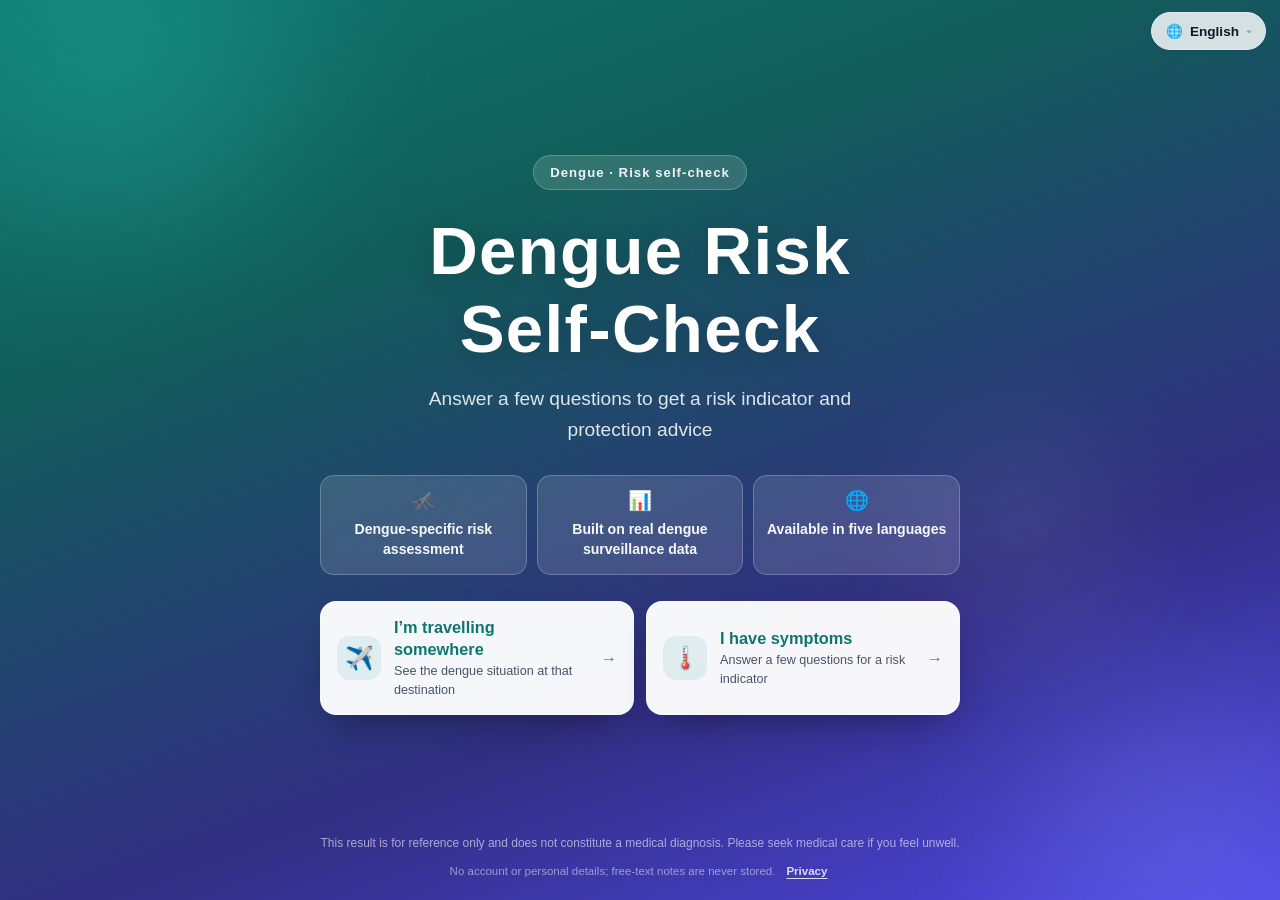
==== commit 1fbe39eb: "Strip the interface's self-commentary, per the frontend review The review's verdict was that most pa" ====
--- a/service/static/index.html
+++ b/service/static/index.html
@@ -41,6 +41,23 @@
         <h1 class="hero-title" id="hero-title">登革热<br />风险自测</h1>
         <p class="hero-subtitle" id="hero-subtitle">回答症状与病史问题，获得风险参考与防护建议</p>
 
+        <!-- What the product is. Static statements, deliberately not controls: no button,
+             no link, no hover affordance. -->
+        <ul class="hero-features" role="list">
+          <li class="hero-feature">
+            <span class="hero-feature-mark" aria-hidden="true">🦟</span>
+            <span class="hero-feature-text" id="hero-feature-1">针对登革热的风险评估</span>
+          </li>
+          <li class="hero-feature">
+            <span class="hero-feature-mark" aria-hidden="true">📊</span>
+            <span class="hero-feature-text" id="hero-feature-2">基于真实的登革热监测数据</span>
+          </li>
+          <li class="hero-feature">
+            <span class="hero-feature-mark" aria-hidden="true">🌐</span>
+            <span class="hero-feature-text" id="hero-feature-3">提供五种语言</span>
+          </li>
+        </ul>
+
         <!-- Two entry points: check a destination before travel / self-assess symptoms (two intents, deliberately kept apart) -->
         <div class="hero-actions">
           <button id="btn-destination" class="hero-cta" type="button">
@@ -76,6 +93,12 @@
     <section id="view-wizard" class="view" hidden>
       <div class="shell">
         <header class="wizard-header">
+          <!-- Way out of the assessment (back to wherever it was entered from);
+               distinct from btn-prev, which steps backwards inside the wizard -->
+          <button id="btn-wizard-back" class="back-btn" type="button">
+            <span class="back-arrow" aria-hidden="true">←</span>
+            <span id="btn-wizard-back-text">返回</span>
+          </button>
           <div class="wizard-meta">
             <span class="wizard-brand" id="wizard-brand">🦟 登革热风险自测</span>
             <span id="step-counter" class="step-counter">第 1 步 / 共 7 步</span>
@@ -205,7 +228,6 @@
               <span class="exposure-level" id="exposure-level">—</span>
             </p>
             <p class="exposure-factors" id="exposure-factors"></p>
-            <p class="exposure-caption" id="exposure-caption"></p>
           </div>
         </div>
 
@@ -219,7 +241,6 @@
             </p>
             <p class="travel-place" id="travel-place"></p>
             <p class="travel-season" id="travel-season" hidden></p>
-            <p class="travel-caption" id="travel-caption"></p>
           </div>
         </div>
         <p class="travel-offer" id="travel-offer" hidden>
@@ -235,15 +256,12 @@
             <span class="chat-icon" aria-hidden="true">💬</span>
             <div class="chat-headings">
               <h3 class="chat-title" id="chat-title">追问一下</h3>
-              <p class="chat-sub" id="chat-sub">针对上面的结果提问，AI 助手会用你选择的语言回答</p>
             </div>
           </header>
 
           <div class="chat-chips" id="chat-chips"></div>
 
-          <div class="chat-log" id="chat-log" role="log" aria-live="polite" aria-label="对话记录">
-            <p class="chat-empty" id="chat-empty">先从下面挑一个问题，或者直接输入你的问题。</p>
-          </div>
+          <div class="chat-log" id="chat-log" role="log" aria-live="polite" aria-label="对话记录"></div>
 
           <form class="chat-form" id="chat-form">
             <label class="sr-only" for="chat-input" id="chat-input-label">你的问题</label>
@@ -253,9 +271,12 @@
           </form>
 
           <div class="chat-foot">
+            <!-- The counter belongs to the input; the disclaimer is its own line -->
             <span class="chat-counter" id="chat-counter">0 / 500</span>
-            <span class="chat-note" id="chat-note"></span>
-            <button id="btn-privacy-chat" class="link-btn" type="button">隐私说明</button>
+            <p class="chat-note-row">
+              <span class="chat-note" id="chat-note"></span>
+              <button id="btn-privacy-chat" class="link-btn" type="button">隐私说明</button>
+            </p>
           </div>
         </section>
 
--- a/service/static/style.css
+++ b/service/static/style.css
@@ -418,9 +418,64 @@
 
 .hero-subtitle {
   max-width: 30rem;
-  margin: 0 auto 34px;
+  margin: 0 auto 30px;
   font-size: clamp(1rem, 3.6vw, 1.2rem);
   color: rgba(255, 255, 255, 0.86);
+}
+
+/* --- What the product is: three statements, given weight in the hero.
+       Deliberately inert -- no hover, no pointer cursor, nothing that reads as a
+       control sitting next to the two real CTAs below. --- */
+.hero-features {
+  display: flex;
+  flex-direction: column;
+  gap: 10px;
+  width: 100%;
+  max-width: 34rem;
+  margin: 0 auto 26px;
+}
+
+.hero-feature {
+  display: flex;
+  align-items: center;
+  gap: 11px;
+  padding: 12px 15px;
+  border: 1px solid rgba(255, 255, 255, 0.22);
+  border-radius: 14px;
+  background: rgba(255, 255, 255, 0.13);
+  backdrop-filter: blur(8px);
+  text-align: left;
+  cursor: default;
+}
+
+.hero-feature-mark {
+  flex: 0 0 auto;
+  font-size: 1.2rem;
+  line-height: 1;
+}
+
+.hero-feature-text {
+  min-width: 0;
+  font-size: 0.95rem;
+  font-weight: 700;
+  line-height: 1.45;
+  color: rgba(255, 255, 255, 0.96);
+}
+
+@media (min-width: 620px) {
+  .hero-features {
+    flex-direction: row;
+    max-width: 40rem;
+  }
+  .hero-feature {
+    flex: 1 1 0;
+    flex-direction: column;
+    align-items: center;
+    gap: 8px;
+    padding: 15px 12px;
+    text-align: center;
+  }
+  .hero-feature-text { font-size: 0.88rem; }
 }
 
 /* --- Hero's two entry points: check a destination before travel / self-assess symptoms --- */
@@ -748,12 +803,6 @@
   color: var(--red);
 }
 
-.field-hint {
-  margin-top: 3px;
-  font-size: 0.8rem;
-  color: var(--text-3);
-}
-
 /* --- Option cards --- */
 .opt-grid {
   display: grid;
@@ -1398,35 +1447,6 @@
   line-height: 1.6;
 }
 
-.step-note {
-  margin: 14px 0 0;
-  padding: 12px 14px;
-  border-radius: 12px;
-  border-left: 3px solid var(--accent);
-  background: var(--accent-soft);
-  font-size: 0.86rem;
-  line-height: 1.65;
-  color: var(--text-2);
-}
-
-.bulk-btn {
-  display: inline-flex;
-  align-items: center;
-  margin-top: 16px;
-  padding: 7px 14px;
-  min-height: 36px;
-  border: 1px dashed var(--border-strong);
-  border-radius: 999px;
-  background: transparent;
-  color: var(--text-2);
-  font: inherit;
-  font-size: 0.82rem;
-  cursor: pointer;
-  transition: border-color 0.18s, color 0.18s, background 0.18s;
-}
-.bulk-btn:hover { border-color: var(--accent); color: var(--accent-ink); background: var(--accent-soft); }
-.bulk-btn:active { transform: scale(0.97); }
-
 /* ---------- Tri-state question rows ---------- */
 .q-list {
   margin-top: 18px;
@@ -2002,13 +2022,6 @@
   color: var(--text-2);
 }
 
-.exposure-caption {
-  margin-top: 6px;
-  font-size: 0.72rem;
-  line-height: 1.6;
-  color: var(--text-3);
-}
-
 /* =========================================================
    AI follow-up chat
    ========================================================= */
@@ -2037,12 +2050,6 @@
 
 .chat-headings { min-width: 0; }
 .chat-title { font-size: 1.05rem; font-weight: 700; }
-
-.chat-sub {
-  font-size: 0.78rem;
-  line-height: 1.55;
-  color: var(--text-3);
-}
 
 .chat-chips {
   display: flex;
@@ -2086,14 +2093,6 @@
   overflow-y: auto;
   padding: 4px 2px;
   -webkit-overflow-scrolling: touch;
-}
-
-.chat-empty {
-  font-size: 0.82rem;
-  line-height: 1.6;
-  color: var(--text-3);
-  text-align: center;
-  padding: 10px 4px;
 }
 
 .chat-msg {
@@ -2212,20 +2211,29 @@
   box-shadow: none;
 }
 
+/* The counter belongs to the input above it; the disclaimer is a separate line, never
+   run together with the count. */
 .chat-foot {
   display: flex;
-  flex-wrap: wrap;
-  align-items: baseline;
-  gap: 4px 10px;
+  flex-direction: column;
+  gap: 6px;
   margin-top: 9px;
   font-size: 0.72rem;
   line-height: 1.55;
   color: var(--text-3);
 }
 
-.chat-counter { font-variant-numeric: tabular-nums; flex: 0 0 auto; }
+.chat-counter { align-self: flex-end; font-variant-numeric: tabular-nums; }
 .chat-counter.is-warn { color: var(--amber); font-weight: 650; }
-.chat-note { flex: 1 1 12rem; min-width: 0; }
+
+.chat-note-row {
+  display: flex;
+  flex-wrap: wrap;
+  align-items: baseline;
+  gap: 4px 10px;
+}
+
+.chat-note { min-width: 0; }
 
 .chat-foot .link-btn {
   flex: 0 0 auto;
@@ -2360,108 +2368,6 @@
   font-weight: 700;
 }
 
-/* ---------- Interval-narrowing visualisation: three tracks ---------- */
-.nr-wrap {
-  margin-top: 20px;
-  text-align: left;
-}
-
-.nr-title {
-  font-size: 0.88rem;
-  font-weight: 750;
-  color: var(--text);
-}
-
-.nr-hint {
-  margin-top: 2px;
-  font-size: 0.74rem;
-  line-height: 1.55;
-  color: var(--text-3);
-}
-
-.nr-tracks {
-  display: flex;
-  flex-direction: column;
-  gap: 16px;
-  margin-top: 14px;
-}
-
-.nr-track { --nr-color: var(--text-3); --nr-ink: var(--text-2); }
-.nr-track.lv-low    { --nr-color: var(--green); --nr-ink: #059669; }
-.nr-track.lv-medium { --nr-color: var(--amber); --nr-ink: #b45309; }
-.nr-track.lv-high   { --nr-color: var(--red);   --nr-ink: #dc2626; }
-
-.nr-head {
-  display: flex;
-  align-items: baseline;
-  justify-content: space-between;
-  gap: 10px;
-  margin-bottom: 7px;
-}
-
-.nr-name {
-  font-size: 0.8rem;
-  font-weight: 650;
-  color: var(--text-2);
-}
-
-.nr-val {
-  display: inline-flex;
-  align-items: baseline;
-  gap: 8px;
-  font-variant-numeric: tabular-nums;
-}
-
-.nr-now {
-  font-size: 0.95rem;
-  font-weight: 750;
-  color: var(--nr-ink);
-}
-
-.nr-tag {
-  padding: 2px 9px;
-  border-radius: 999px;
-  font-size: 0.68rem;
-  font-weight: 700;
-  color: var(--accent-ink);
-  background: var(--accent-soft);
-  white-space: nowrap;
-}
-
-.nr-bar {
-  position: relative;
-  height: 10px;
-  border-radius: 999px;
-  background: var(--border);
-}
-
-.nr-band {
-  position: absolute;
-  top: 0;
-  bottom: 0;
-  border-radius: 999px;
-  background: rgba(13, 148, 136, 0.24);
-  transition: left 0.55s cubic-bezier(0.22, 1, 0.36, 1),
-    width 0.55s cubic-bezier(0.22, 1, 0.36, 1),
-    opacity 0.4s ease;
-}
-
-.nr-track.is-decided .nr-band { opacity: 0; }
-
-.nr-marker {
-  position: absolute;
-  top: 50%;
-  left: 0;
-  width: 14px;
-  height: 14px;
-  border-radius: 50%;
-  background: var(--nr-color);
-  border: 2.5px solid var(--surface);
-  box-shadow: var(--shadow-sm);
-  transform: translate(-50%, -50%);
-  transition: left 0.55s cubic-bezier(0.22, 1, 0.36, 1), background-color 0.3s ease;
-}
-
 /* ---------- Single-question card ---------- */
 .aq-card {
   margin-top: 18px;
@@ -2485,13 +2391,6 @@
 }
 
 .aq-label:focus-visible { outline: none; }
-
-.aq-desc {
-  margin-top: 5px;
-  font-size: 0.87rem;
-  line-height: 1.6;
-  color: var(--text-2);
-}
 
 .aq-opts {
   display: flex;
@@ -2605,11 +2504,6 @@
   .aq-opt { background: rgba(255, 255, 255, 0.04); }
   .aq-opt-yes:hover:not(:disabled) { background: rgba(245, 158, 11, 0.18); color: #fbbf24; }
   .aq-opt-unknown:hover:not(:disabled) { background: rgba(255, 255, 255, 0.1); }
-  .nr-bar { background: rgba(255, 255, 255, 0.12); }
-  .nr-band { background: rgba(45, 212, 191, 0.26); }
-  .nr-track.lv-low    { --nr-ink: #34d399; }
-  .nr-track.lv-medium { --nr-ink: #fbbf24; }
-  .nr-track.lv-high   { --nr-ink: #f87171; }
 }
 
 /* ---------- Smart interview: narrow screen ---------- */
@@ -2617,8 +2511,6 @@
   .mode-btn { font-size: 0.78rem; }
   .aq-opts { gap: 8px; }
   .aq-opt { min-height: 52px; font-size: 0.92rem; }
-  .nr-name { font-size: 0.76rem; }
-  .nr-now { font-size: 0.9rem; }
 }
 
 /* =========================================================
@@ -2842,18 +2734,6 @@
 
 .dest-result-title:focus-visible { outline: none; }
 
-/* "There is no score here, and that is deliberate" -- put this line where it is most visible */
-.dest-noscore {
-  margin-top: 10px;
-  padding: 12px 14px;
-  border-left: 3px solid var(--accent);
-  border-radius: 12px;
-  background: var(--accent-soft);
-  font-size: 0.83rem;
-  line-height: 1.65;
-  color: var(--text-2);
-}
-
 .dest-unmatched {
   margin-top: 12px;
   padding: 12px 14px;
@@ -2937,15 +2817,6 @@
   background: transparent;
   border: 1px dashed var(--border-strong);
   white-space: normal;
-}
-
-.dest-layer-caption {
-  margin-top: 12px;
-  padding-top: 10px;
-  border-top: 1px dashed var(--border-strong);
-  font-size: 0.74rem;
-  line-height: 1.6;
-  color: var(--text-3);
 }
 
 .dest-empty {
@@ -3180,13 +3051,6 @@
   white-space: nowrap;
 }
 
-.dest-model-note {
-  margin-top: 14px;
-  font-size: 0.75rem;
-  line-height: 1.65;
-  color: var(--text-3);
-}
-
 .dest-cross {
   margin-top: 26px;
   text-align: center;
@@ -3266,13 +3130,6 @@
   font-size: 0.82rem;
   line-height: 1.65;
   color: var(--text-2);
-}
-
-.travel-caption {
-  margin-top: 6px;
-  font-size: 0.72rem;
-  line-height: 1.6;
-  color: var(--text-3);
 }
 
 .travel-offer {
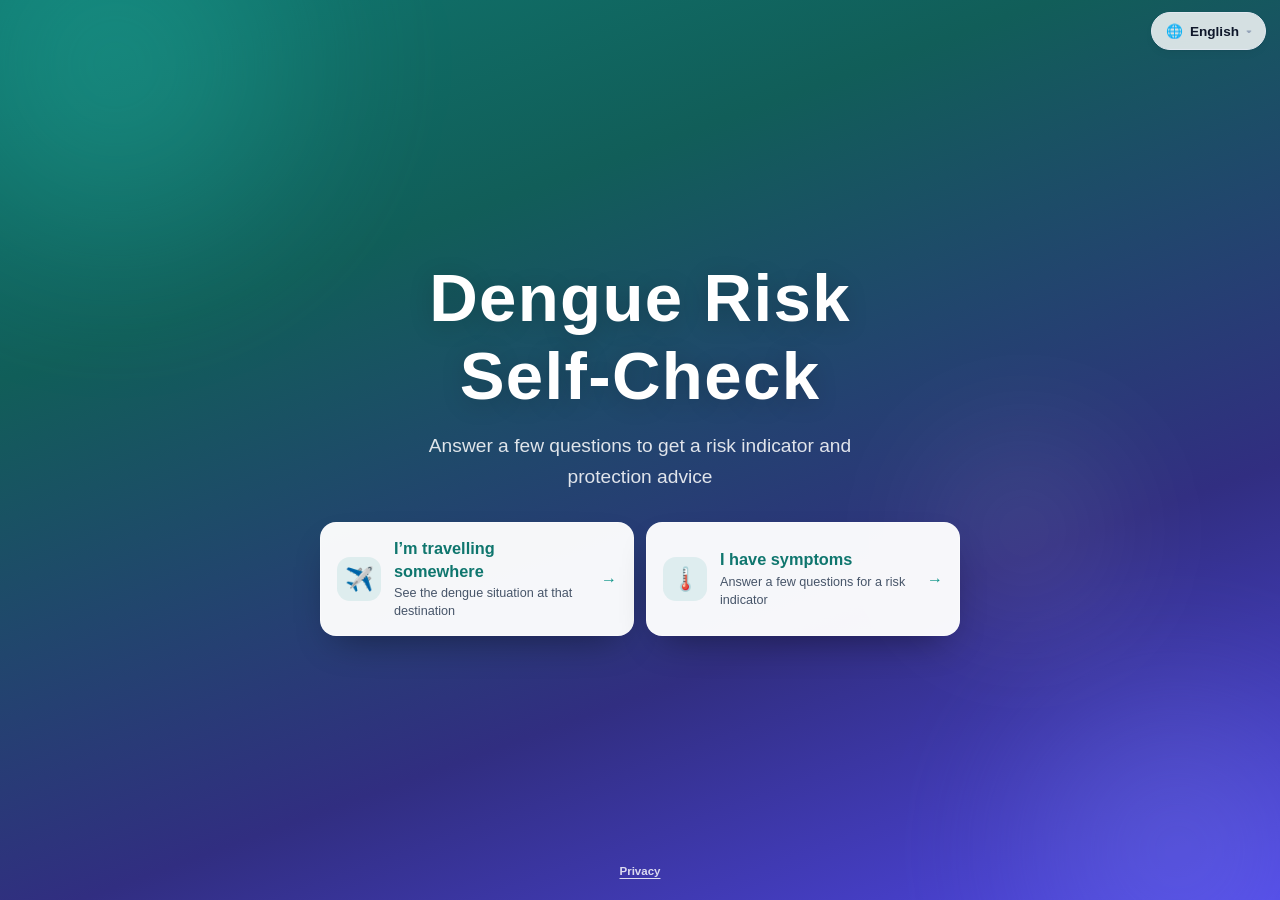
==== commit c7369964: "Quiet the home page, and sweep the last of the small print Live feedback on a phone, item by item:  " ====
--- a/service/static/index.html
+++ b/service/static/index.html
@@ -7,7 +7,7 @@
   <meta name="description" content="回答症状与病史问题，获得登革热风险参考评分与防护建议。结果仅供参考，不构成医疗诊断。" />
   <meta name="theme-color" content="#0f766e" />
   <link rel="icon" href="data:," />
-  <link rel="stylesheet" href="./style.css" />
+  <link rel="stylesheet" href="./style.css?v=4" />
 </head>
 <body>
   <!-- Language switcher (fixed to the top right, shared by every view) -->
@@ -37,26 +37,9 @@
         <span class="orb orb-c"></span>
       </div>
       <div class="hero">
-        <div class="hero-badge" id="hero-badge">登革热 · 风险自评</div>
         <h1 class="hero-title" id="hero-title">登革热<br />风险自测</h1>
         <p class="hero-subtitle" id="hero-subtitle">回答症状与病史问题，获得风险参考与防护建议</p>
 
-        <!-- What the product is. Static statements, deliberately not controls: no button,
-             no link, no hover affordance. -->
-        <ul class="hero-features" role="list">
-          <li class="hero-feature">
-            <span class="hero-feature-mark" aria-hidden="true">🦟</span>
-            <span class="hero-feature-text" id="hero-feature-1">针对登革热的风险评估</span>
-          </li>
-          <li class="hero-feature">
-            <span class="hero-feature-mark" aria-hidden="true">📊</span>
-            <span class="hero-feature-text" id="hero-feature-2">基于真实的登革热监测数据</span>
-          </li>
-          <li class="hero-feature">
-            <span class="hero-feature-mark" aria-hidden="true">🌐</span>
-            <span class="hero-feature-text" id="hero-feature-3">提供五种语言</span>
-          </li>
-        </ul>
 
         <!-- Two entry points: check a destination before travel / self-assess symptoms (two intents, deliberately kept apart) -->
         <div class="hero-actions">
@@ -81,9 +64,7 @@
 
       <!-- Footer small print: disclaimer + privacy note -->
       <div class="hero-foot">
-        <p class="hero-disclaimer" id="hero-disclaimer">本结果仅供参考，不构成医疗诊断。如有不适请及时就医。</p>
         <p class="hero-privacy">
-          <span id="hero-privacy-text">无需注册，不收集个人信息；补充说明不会被保存。</span>
           <button id="btn-privacy" class="link-btn" type="button">隐私说明</button>
         </p>
       </div>
@@ -103,6 +84,12 @@
             <span class="wizard-brand" id="wizard-brand">🦟 登革热风险自测</span>
             <span id="step-counter" class="step-counter">第 1 步 / 共 7 步</span>
           </div>
+
+          <ul class="hero-points" id="hero-points">
+            <li>🦟 <span id="hero-feature-1">登革热专用</span></li>
+            <li>📊 <span id="hero-feature-2">真实数据建模</span></li>
+            <li>🌐 <span id="hero-feature-3">五种语言</span></li>
+          </ul>
           <div class="progress" role="progressbar" aria-label="问卷进度"
                aria-valuemin="1" aria-valuemax="7" aria-valuenow="1">
             <div class="progress-track"><div id="progress-fill" class="progress-fill"></div></div>
@@ -137,7 +124,6 @@
           <span class="pulse-core">🦟</span>
         </div>
         <p id="loading-text" class="loading-text" aria-live="polite">正在整理你的作答…</p>
-        <p class="loading-sub" id="loading-sub">请稍候，通常不超过 10 秒</p>
       </div>
     </section>
 
@@ -146,7 +132,6 @@
       <div class="shell result-shell">
         <header class="result-header">
           <h2 class="result-title" id="result-title">评估结果</h2>
-          <p class="result-sub" id="result-sub">基于你提供的症状与病史生成</p>
         </header>
 
         <!-- WHO warning signs notice (rule-based, independent of the model score) -->
@@ -216,7 +201,6 @@
 
           <p id="result-summary" class="result-summary"></p>
           <p id="model-note" class="model-note"></p>
-          <p id="epi-week-line" class="epi-week"></p>
         </div>
 
         <!-- Epidemiological exposure context (rule-based, deliberately not a gauge) -->
@@ -320,7 +304,6 @@
             <span class="pulse-core">🌍</span>
           </div>
           <p id="dest-loading-text" class="loading-text" aria-live="polite"></p>
-          <p id="dest-loading-sub" class="loading-sub"></p>
         </div>
 
         <div class="dest-error" id="dest-error" role="alert" hidden>
@@ -370,6 +353,6 @@
     </div>
   </div>
 
-  <script src="./app.js" defer></script>
+  <script src="./app.js?v=4" defer></script>
 </body>
 </html>
--- a/service/static/style.css
+++ b/service/static/style.css
@@ -393,19 +393,6 @@
 .hero > *:nth-child(4) { animation-delay: 0.24s; }
 .hero > *:nth-child(5) { animation-delay: 0.32s; }
 
-.hero-badge {
-  display: inline-block;
-  padding: 6px 16px;
-  border-radius: 999px;
-  font-size: 0.82rem;
-  font-weight: 600;
-  letter-spacing: 0.08em;
-  color: rgba(255, 255, 255, 0.92);
-  background: rgba(255, 255, 255, 0.14);
-  border: 1px solid rgba(255, 255, 255, 0.22);
-  backdrop-filter: blur(8px);
-  margin-bottom: 22px;
-}
 
 .hero-title {
   font-size: clamp(2.5rem, 9vw, 4.2rem);
@@ -426,59 +413,6 @@
 /* --- What the product is: three statements, given weight in the hero.
        Deliberately inert -- no hover, no pointer cursor, nothing that reads as a
        control sitting next to the two real CTAs below. --- */
-.hero-features {
-  display: flex;
-  flex-direction: column;
-  gap: 10px;
-  width: 100%;
-  max-width: 34rem;
-  margin: 0 auto 26px;
-}
-
-.hero-feature {
-  display: flex;
-  align-items: center;
-  gap: 11px;
-  padding: 12px 15px;
-  border: 1px solid rgba(255, 255, 255, 0.22);
-  border-radius: 14px;
-  background: rgba(255, 255, 255, 0.13);
-  backdrop-filter: blur(8px);
-  text-align: left;
-  cursor: default;
-}
-
-.hero-feature-mark {
-  flex: 0 0 auto;
-  font-size: 1.2rem;
-  line-height: 1;
-}
-
-.hero-feature-text {
-  min-width: 0;
-  font-size: 0.95rem;
-  font-weight: 700;
-  line-height: 1.45;
-  color: rgba(255, 255, 255, 0.96);
-}
-
-@media (min-width: 620px) {
-  .hero-features {
-    flex-direction: row;
-    max-width: 40rem;
-  }
-  .hero-feature {
-    flex: 1 1 0;
-    flex-direction: column;
-    align-items: center;
-    gap: 8px;
-    padding: 15px 12px;
-    text-align: center;
-  }
-  .hero-feature-text { font-size: 0.88rem; }
-}
-
-/* --- Hero's two entry points: check a destination before travel / self-assess symptoms --- */
 .hero-actions {
   display: flex;
   flex-direction: column;
@@ -588,11 +522,18 @@
   animation: fade-up 0.7s cubic-bezier(0.22, 1, 0.36, 1) 0.4s both;
 }
 
-.hero-disclaimer {
-  font-size: 0.75rem;
-  line-height: 1.6;
-  color: rgba(255, 255, 255, 0.58);
-}
+.hero-points {
+  display: flex;
+  flex-wrap: wrap;
+  justify-content: center;
+  gap: 10px 22px;
+  margin-top: 34px;
+  padding: 0;
+  list-style: none;
+  font-size: 0.88rem;
+  color: rgba(255, 255, 255, 0.78);
+}
+
 
 .hero-privacy {
   display: inline-flex;
@@ -1725,12 +1666,6 @@
   color: var(--text-3);
 }
 
-.epi-week {
-  margin: 10px 0 0;
-  font-size: 0.75rem;
-  color: var(--text-3);
-  letter-spacing: 0.04em;
-}
 
 /* ---------- Narrow-screen tuning ---------- */
 @media (max-width: 420px) {
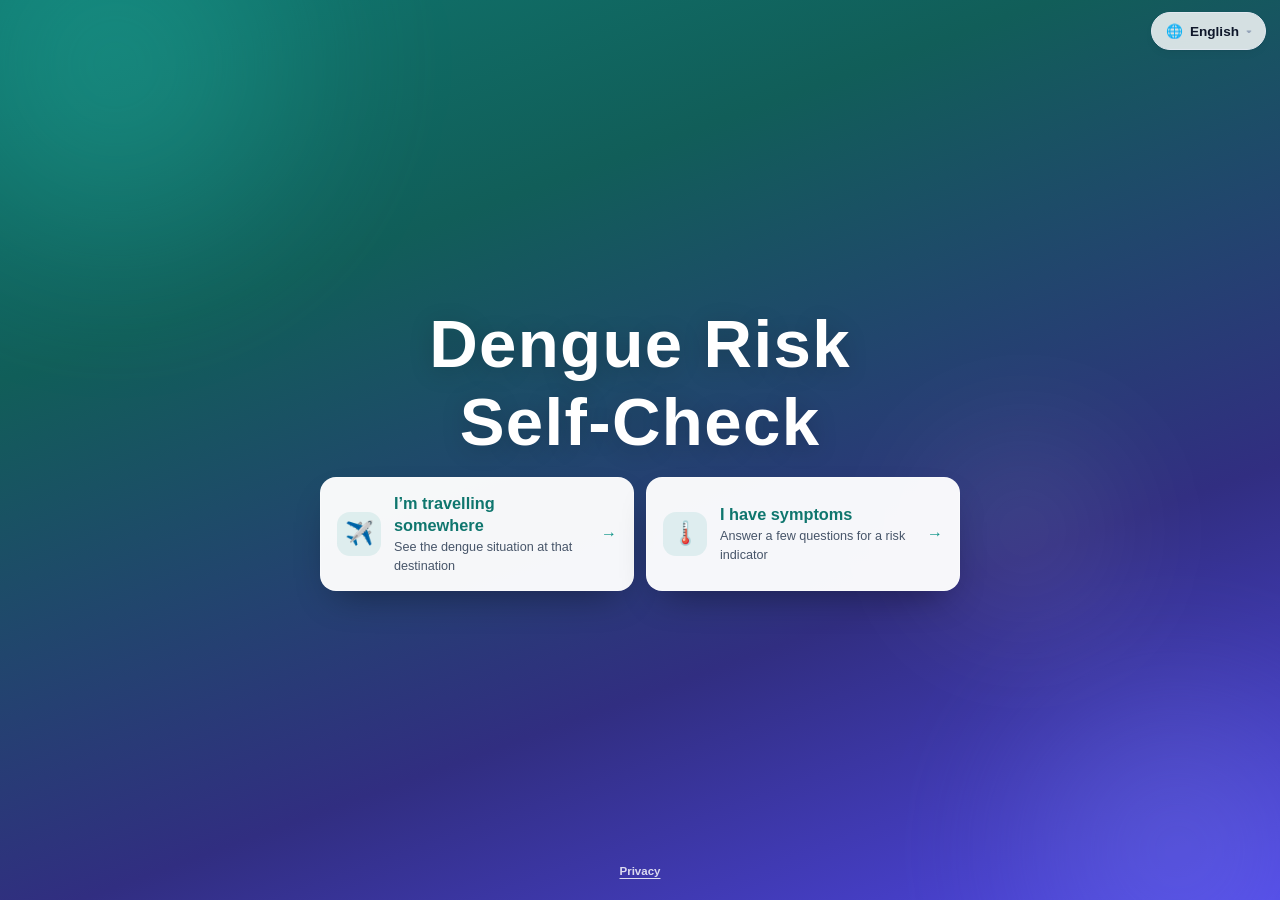
==== commit 7f833d94: "Drop the hero subtitle With the badge gone and the features reduced to one quiet row, the subtitle w" ====
--- a/service/static/index.html
+++ b/service/static/index.html
@@ -38,7 +38,6 @@
       </div>
       <div class="hero">
         <h1 class="hero-title" id="hero-title">登革热<br />风险自测</h1>
-        <p class="hero-subtitle" id="hero-subtitle">回答症状与病史问题，获得风险参考与防护建议</p>
 
 
         <!-- Two entry points: check a destination before travel / self-assess symptoms (two intents, deliberately kept apart) -->
--- a/service/static/style.css
+++ b/service/static/style.css
@@ -403,13 +403,6 @@
   margin-bottom: 16px;
 }
 
-.hero-subtitle {
-  max-width: 30rem;
-  margin: 0 auto 30px;
-  font-size: clamp(1rem, 3.6vw, 1.2rem);
-  color: rgba(255, 255, 255, 0.86);
-}
-
 /* --- What the product is: three statements, given weight in the hero.
        Deliberately inert -- no hover, no pointer cursor, nothing that reads as a
        control sitting next to the two real CTAs below. --- */
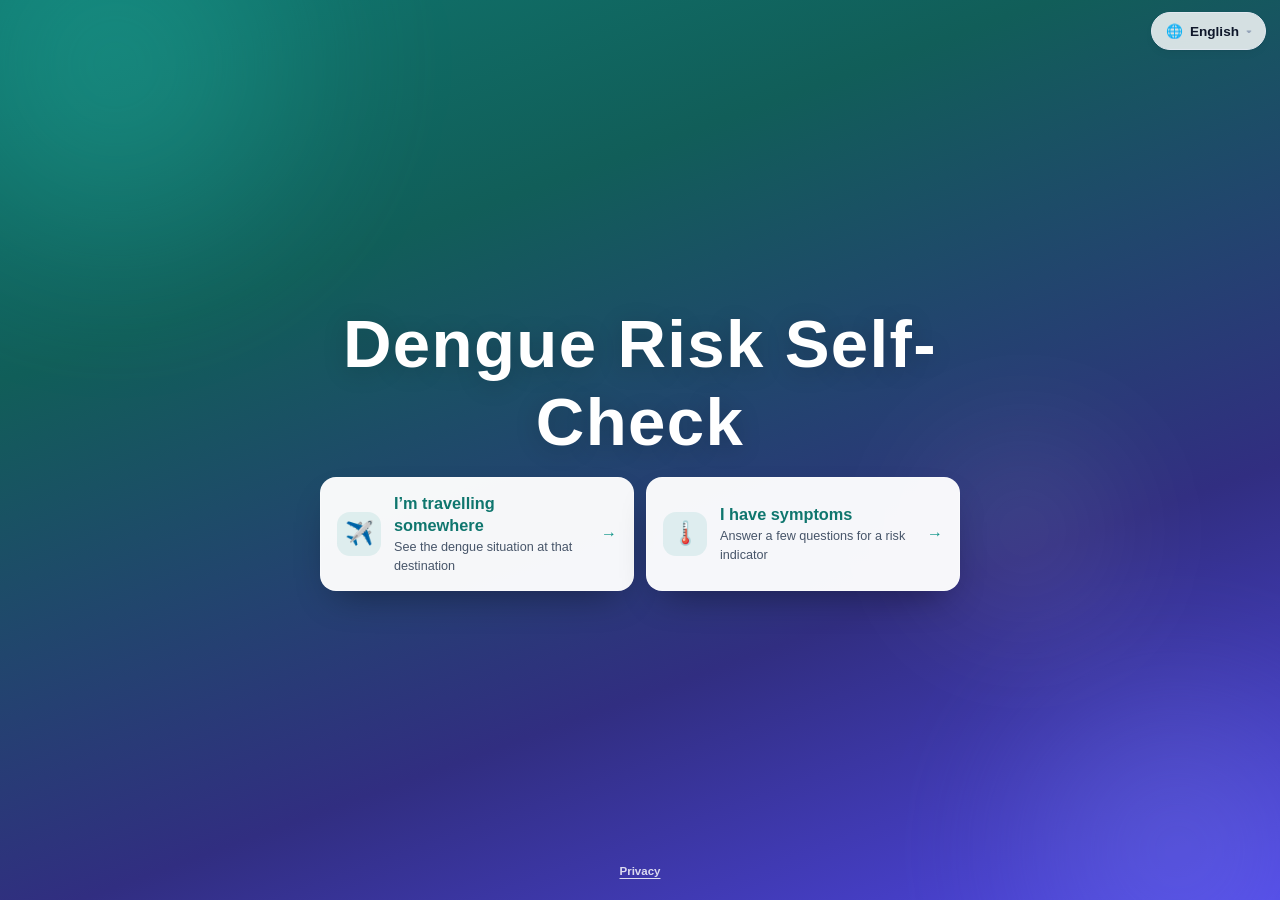
==== commit 9cf992e1: "Set the hero title on one line The two-line break was a layout choice from when the hero carried a b" ====
--- a/service/static/index.html
+++ b/service/static/index.html
@@ -37,7 +37,7 @@
         <span class="orb orb-c"></span>
       </div>
       <div class="hero">
-        <h1 class="hero-title" id="hero-title">登革热<br />风险自测</h1>
+        <h1 class="hero-title" id="hero-title">登革热风险自测</h1>
 
 
         <!-- Two entry points: check a destination before travel / self-assess symptoms (two intents, deliberately kept apart) -->
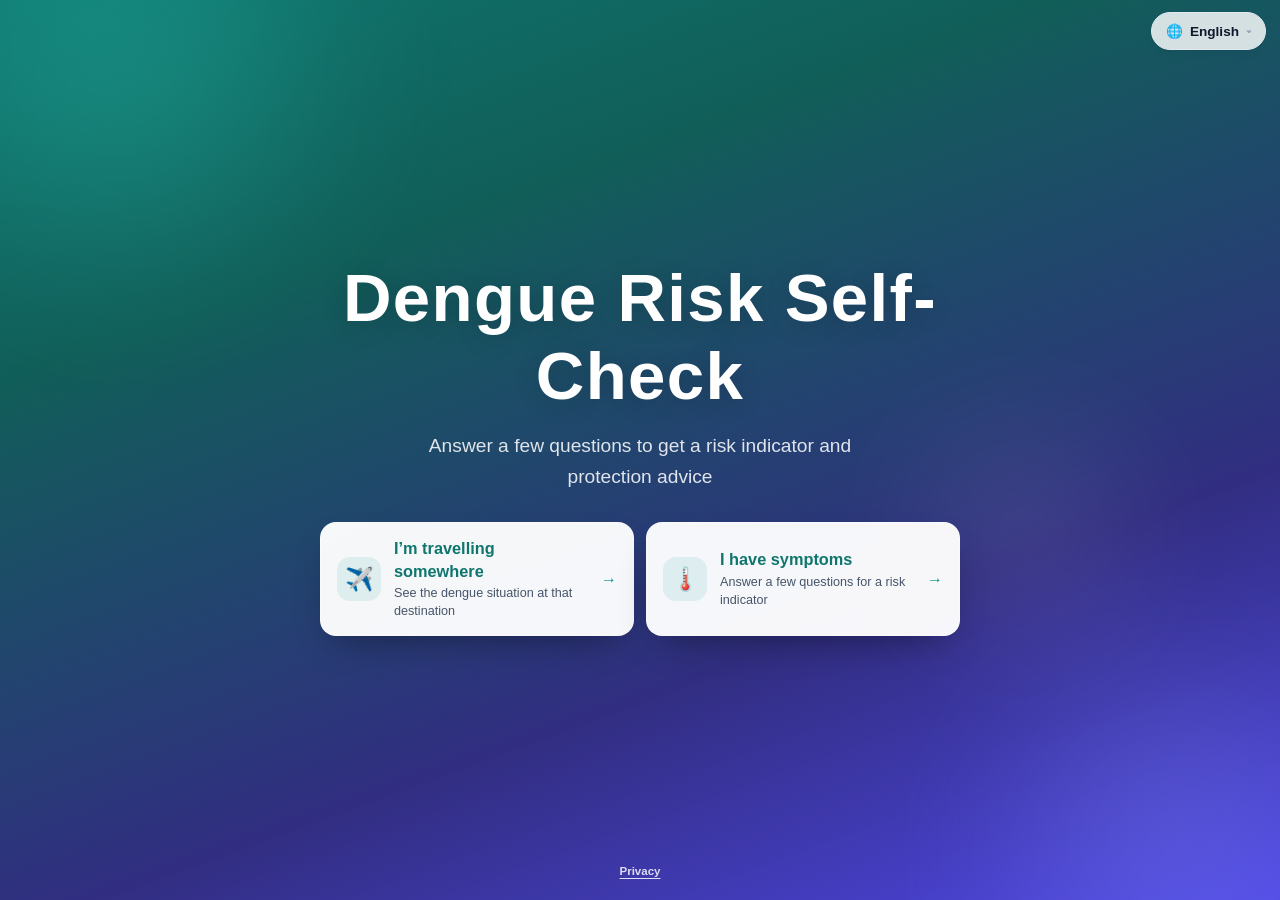
==== commit 0f25b3ac: "Bring the hero subtitle back Removing it went one line too far: seeing the page again, the owner wan" ====
--- a/service/static/index.html
+++ b/service/static/index.html
@@ -38,6 +38,7 @@
       </div>
       <div class="hero">
         <h1 class="hero-title" id="hero-title">登革热风险自测</h1>
+        <p class="hero-subtitle" id="hero-subtitle">回答症状与病史问题，获得风险参考与防护建议</p>
 
 
         <!-- Two entry points: check a destination before travel / self-assess symptoms (two intents, deliberately kept apart) -->
--- a/service/static/style.css
+++ b/service/static/style.css
@@ -403,6 +403,13 @@
   margin-bottom: 16px;
 }
 
+.hero-subtitle {
+  max-width: 30rem;
+  margin: 0 auto 30px;
+  font-size: clamp(1rem, 3.6vw, 1.2rem);
+  color: rgba(255, 255, 255, 0.86);
+}
+
 /* --- What the product is: three statements, given weight in the hero.
        Deliberately inert -- no hover, no pointer cursor, nothing that reads as a
        control sitting next to the two real CTAs below. --- */
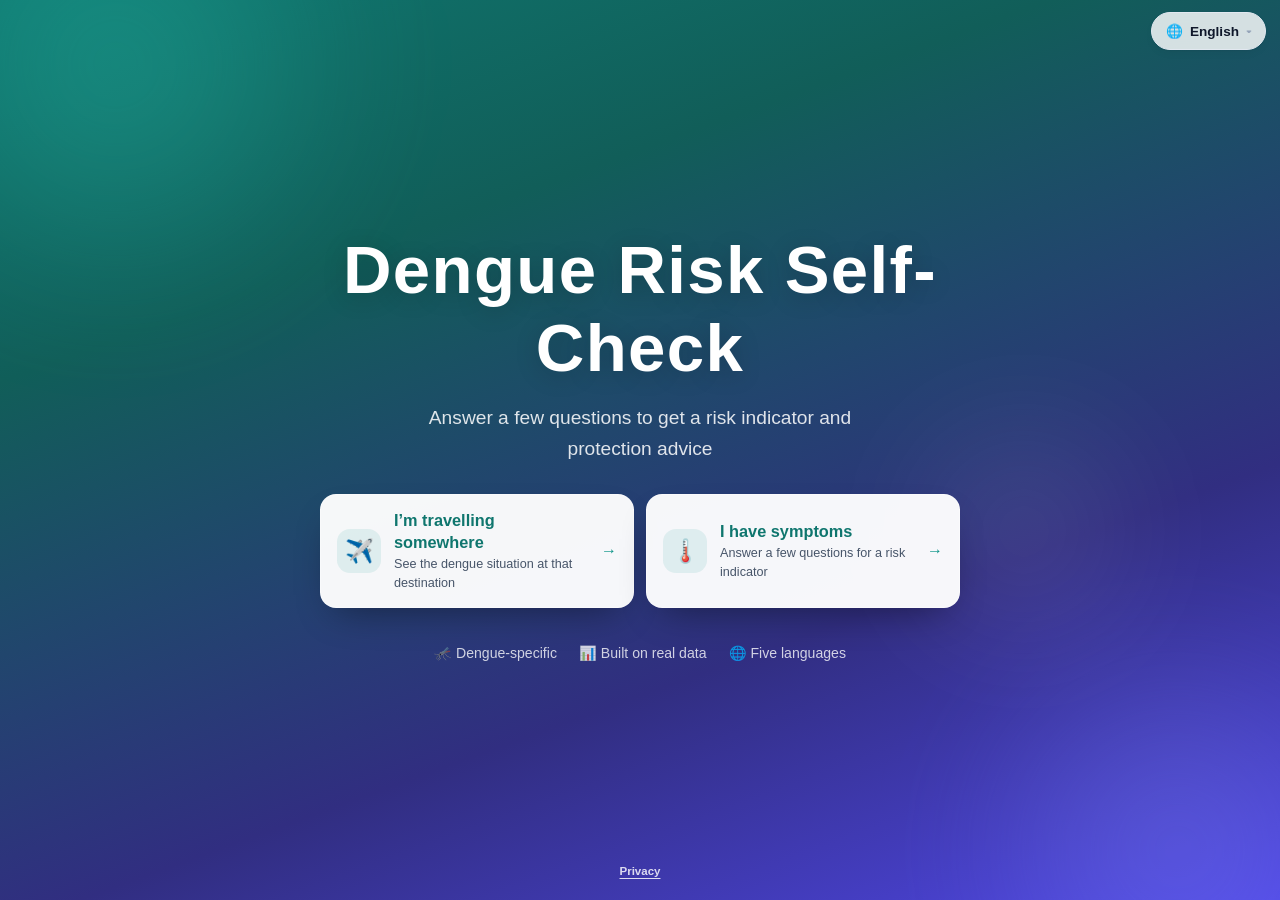
==== commit 3b09cab3: "Put the feature row where it belongs: on the home page The three-label row was inserted by matching " ====
--- a/service/static/index.html
+++ b/service/static/index.html
@@ -60,6 +60,12 @@
             <span class="btn-arrow" aria-hidden="true">→</span>
           </button>
         </div>
+
+        <ul class="hero-points" id="hero-points">
+          <li>🦟 <span id="hero-feature-1">登革热专用</span></li>
+          <li>📊 <span id="hero-feature-2">真实数据建模</span></li>
+          <li>🌐 <span id="hero-feature-3">五种语言</span></li>
+        </ul>
       </div>
 
       <!-- Footer small print: disclaimer + privacy note -->
@@ -84,12 +90,6 @@
             <span class="wizard-brand" id="wizard-brand">🦟 登革热风险自测</span>
             <span id="step-counter" class="step-counter">第 1 步 / 共 7 步</span>
           </div>
-
-          <ul class="hero-points" id="hero-points">
-            <li>🦟 <span id="hero-feature-1">登革热专用</span></li>
-            <li>📊 <span id="hero-feature-2">真实数据建模</span></li>
-            <li>🌐 <span id="hero-feature-3">五种语言</span></li>
-          </ul>
           <div class="progress" role="progressbar" aria-label="问卷进度"
                aria-valuemin="1" aria-valuemax="7" aria-valuenow="1">
             <div class="progress-track"><div id="progress-fill" class="progress-fill"></div></div>
